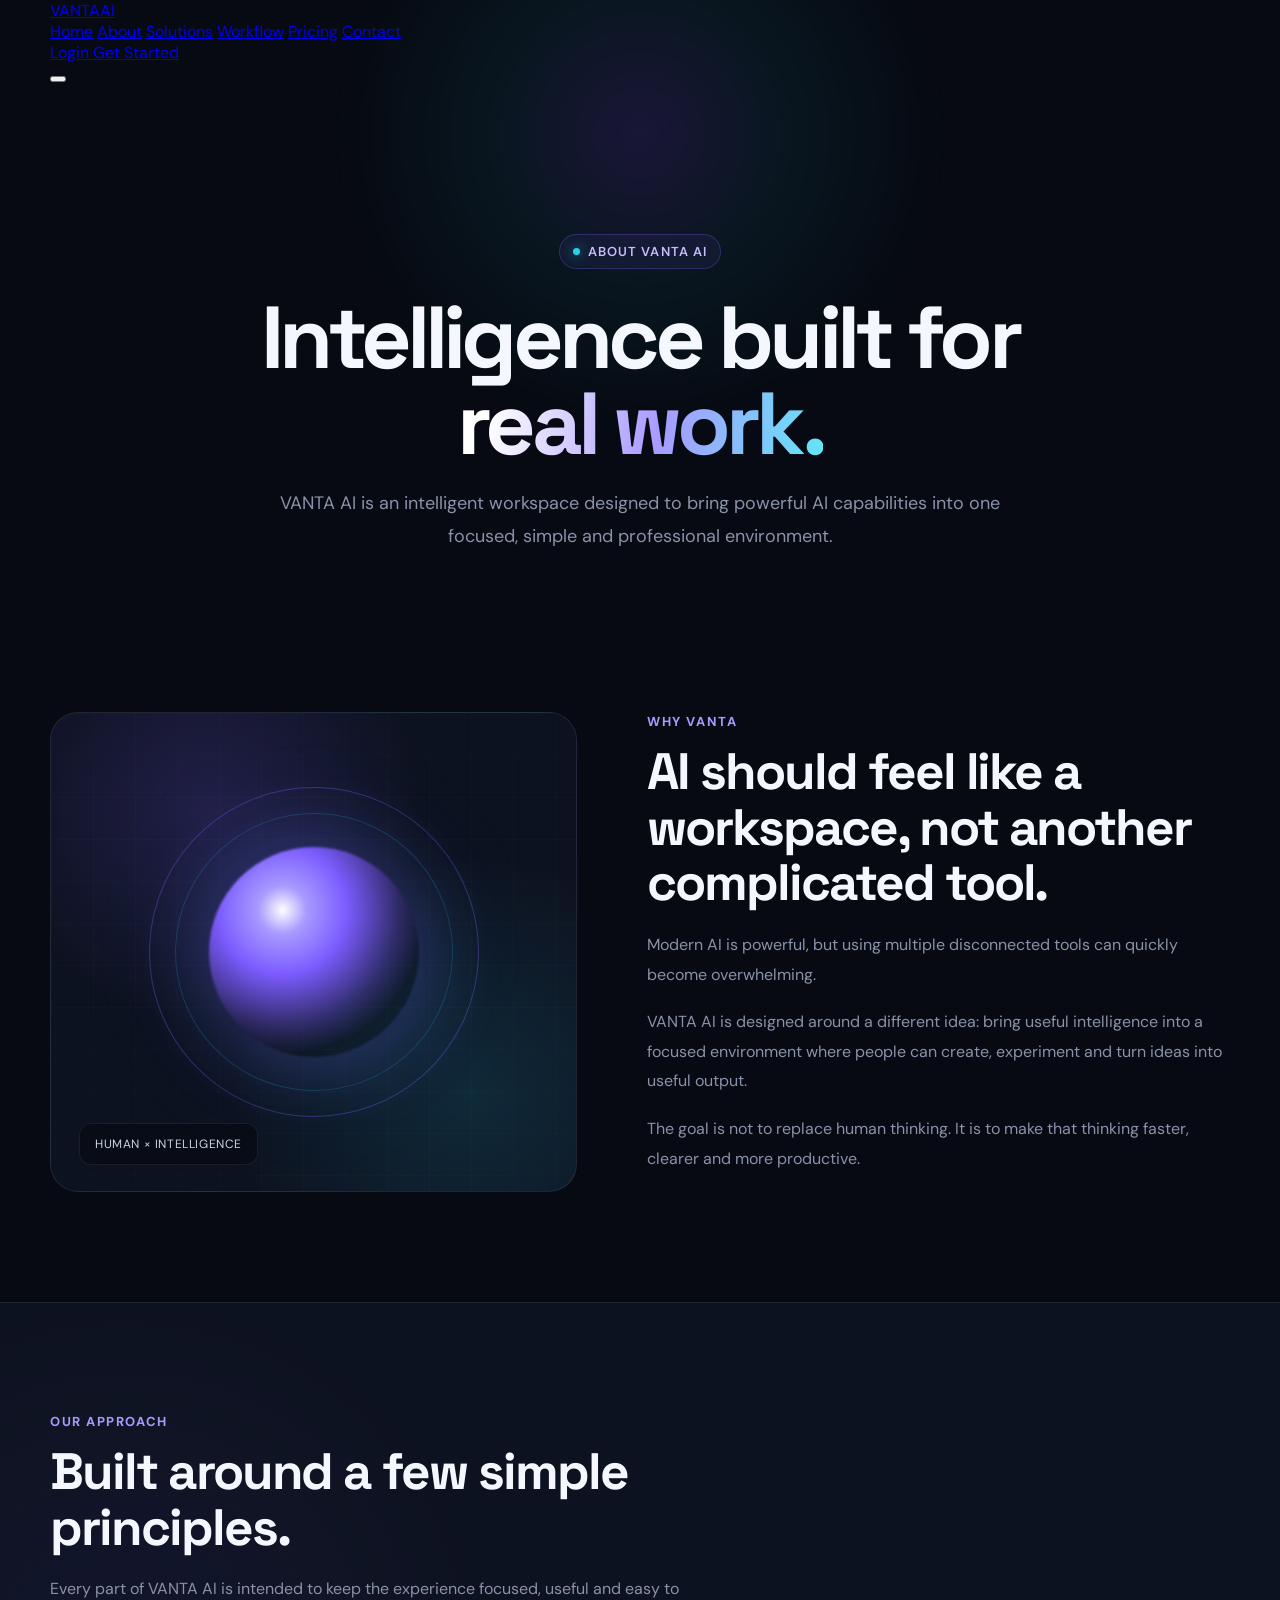
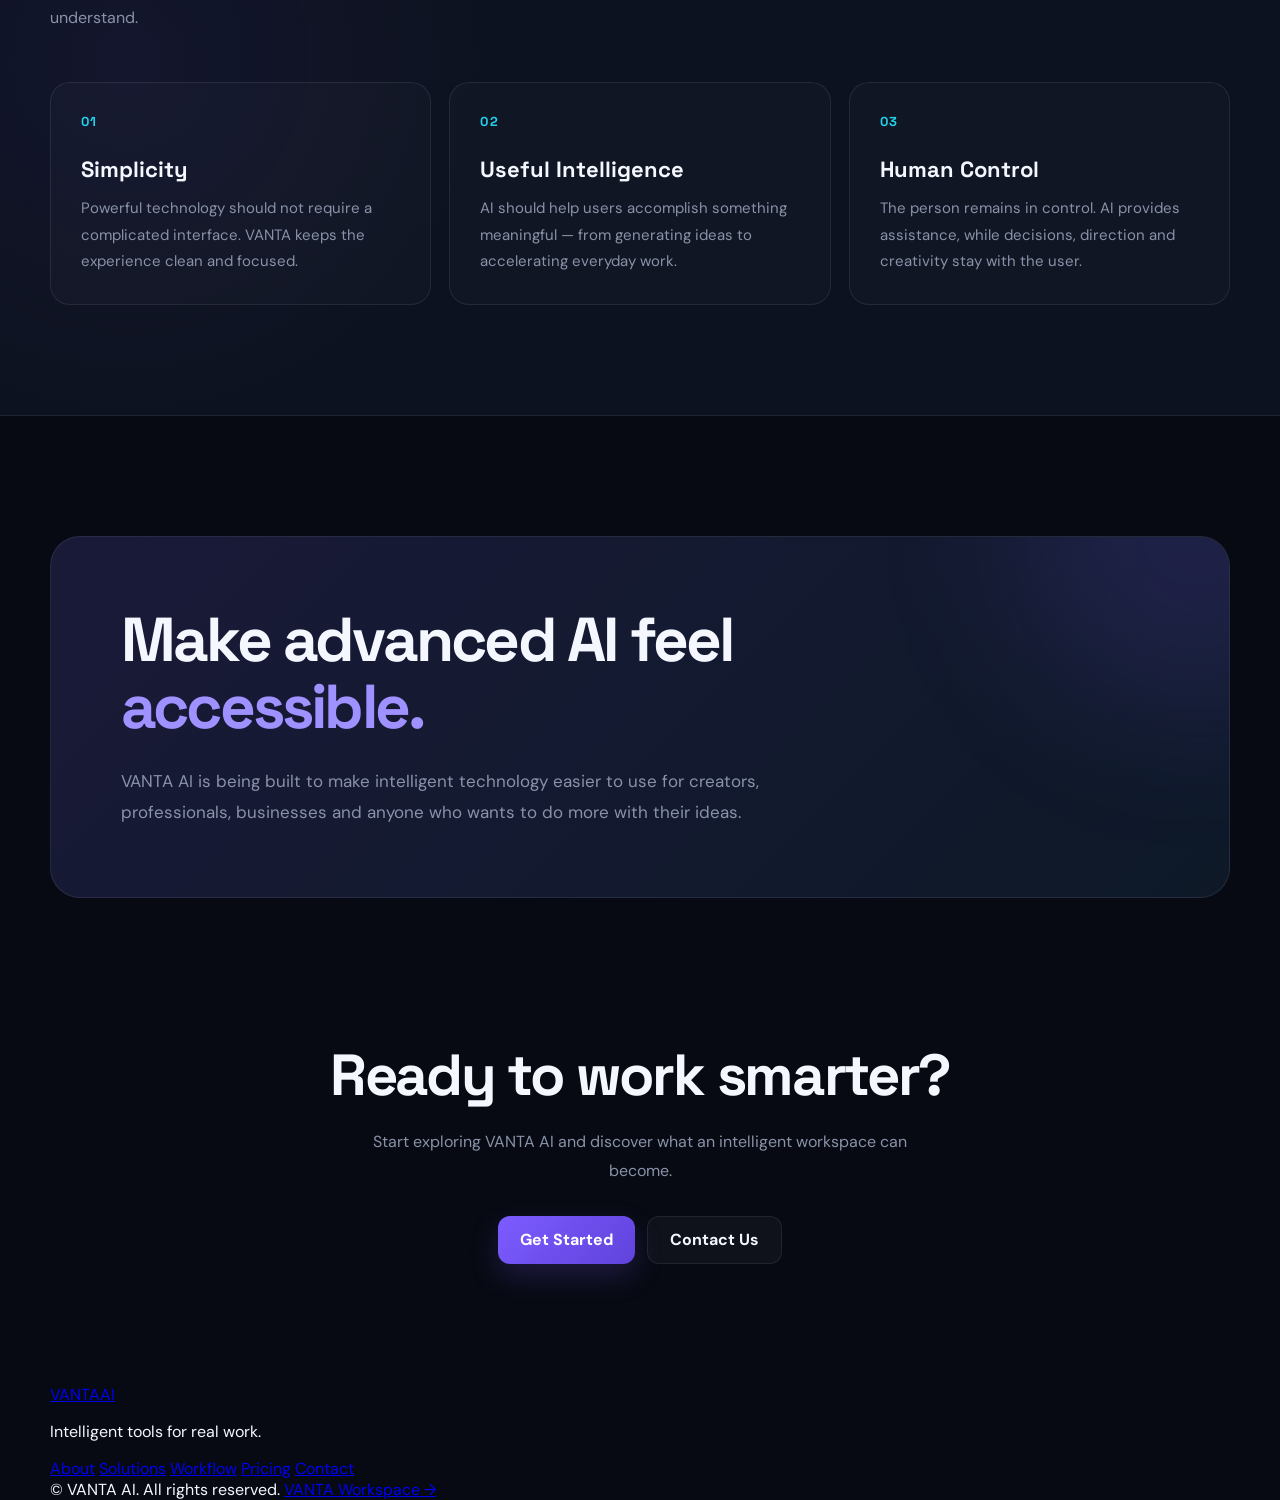
==== about.html @ 1554df6e "Add files via upload" ====
<!DOCTYPE html>
<html lang="en">
<head>
  <meta charset="UTF-8" />
  <meta name="viewport" content="width=device-width, initial-scale=1.0" />

  <title>About — VANTA AI</title>
  <meta
    name="description"
    content="Learn about VANTA AI — an intelligent workspace designed to help people create, think and automate with AI."
  />

  <link rel="preconnect" href="https://fonts.googleapis.com" />
  <link rel="preconnect" href="https://fonts.gstatic.com" crossorigin />

  <link
    href="https://fonts.googleapis.com/css2?family=DM+Sans:wght@400;500;600;700&family=Space+Grotesk:wght@400;500;600;700&display=swap"
    rel="stylesheet"
  />

  <link rel="stylesheet" href="css/style.css" />

  <style>
    /* =========================================================
       VANTA AI — ABOUT PAGE
       ========================================================= */

    :root {
      --v-bg: #070a12;
      --v-surface: #0d1220;
      --v-surface-2: #111827;
      --v-primary: #7c5cff;
      --v-cyan: #22d3ee;
      --v-text: #f5f7ff;
      --v-muted: #8992a8;
      --v-border: rgba(255, 255, 255, 0.08);
    }

    * {
      box-sizing: border-box;
    }

    body {
      margin: 0;
      background: var(--v-bg);
      color: var(--v-text);
      font-family: "DM Sans", sans-serif;
    }

    .about-page {
      min-height: 100vh;
      overflow: hidden;
    }

    .about-container {
      width: min(1180px, calc(100% - 40px));
      margin: 0 auto;
    }

    /* HERO */

    .about-hero {
      position: relative;
      padding: 150px 0 110px;
    }

    .about-hero::before {
      content: "";
      position: absolute;
      width: 620px;
      height: 620px;
      top: -260px;
      left: 50%;
      transform: translateX(-50%);
      background:
        radial-gradient(
          circle,
          rgba(124, 92, 255, 0.16) 0%,
          rgba(34, 211, 238, 0.06) 35%,
          transparent 70%
        );
      pointer-events: none;
      filter: blur(10px);
    }

    .about-hero-inner {
      position: relative;
      max-width: 900px;
      margin: 0 auto;
      text-align: center;
    }

    .about-eyebrow {
      display: inline-flex;
      align-items: center;
      gap: 8px;
      padding: 8px 13px;
      border: 1px solid rgba(124, 92, 255, 0.28);
      border-radius: 999px;
      background: rgba(124, 92, 255, 0.07);
      color: #c7bdff;
      font-size: 13px;
      font-weight: 600;
      letter-spacing: 0.08em;
      text-transform: uppercase;
    }

    .about-eyebrow::before {
      content: "";
      width: 7px;
      height: 7px;
      border-radius: 50%;
      background: var(--v-cyan);
      box-shadow: 0 0 14px rgba(34, 211, 238, 0.8);
    }

    .about-title {
      margin: 26px 0 20px;
      font-family: "Space Grotesk", sans-serif;
      font-size: clamp(48px, 7vw, 88px);
      line-height: 0.98;
      letter-spacing: -0.055em;
    }

    .about-title span {
      background: linear-gradient(
        100deg,
        #ffffff 10%,
        #a99aff 55%,
        #62e7f7 100%
      );
      -webkit-background-clip: text;
      background-clip: text;
      color: transparent;
    }

    .about-lead {
      max-width: 720px;
      margin: 0 auto;
      color: var(--v-muted);
      font-size: 18px;
      line-height: 1.8;
    }

    /* INTRO */

    .about-intro {
      padding: 50px 0 110px;
    }

    .intro-grid {
      display: grid;
      grid-template-columns: 0.95fr 1.05fr;
      gap: 70px;
      align-items: center;
    }

    .intro-visual {
      position: relative;
      min-height: 480px;
      border: 1px solid var(--v-border);
      border-radius: 28px;
      overflow: hidden;
      background:
        radial-gradient(
          circle at 30% 20%,
          rgba(124, 92, 255, 0.18),
          transparent 40%
        ),
        radial-gradient(
          circle at 80% 80%,
          rgba(34, 211, 238, 0.12),
          transparent 42%
        ),
        var(--v-surface);
    }

    .visual-grid {
      position: absolute;
      inset: 0;
      opacity: 0.4;
      background-image:
        linear-gradient(
          rgba(255, 255, 255, 0.035) 1px,
          transparent 1px
        ),
        linear-gradient(
          90deg,
          rgba(255, 255, 255, 0.035) 1px,
          transparent 1px
        );
      background-size: 42px 42px;
    }

    .visual-orb {
      position: absolute;
      width: 210px;
      height: 210px;
      top: 50%;
      left: 50%;
      transform: translate(-50%, -50%);
      border-radius: 50%;
      background:
        radial-gradient(
          circle at 35% 30%,
          #ffffff 0%,
          #a89aff 12%,
          #7c5cff 32%,
          rgba(124, 92, 255, 0.3) 58%,
          transparent 72%
        );
      filter: blur(1px);
      box-shadow:
        0 0 80px rgba(124, 92, 255, 0.35),
        0 0 140px rgba(34, 211, 238, 0.12);
    }

    .visual-ring {
      position: absolute;
      top: 50%;
      left: 50%;
      width: 330px;
      height: 330px;
      transform: translate(-50%, -50%) rotate(-20deg);
      border: 1px solid rgba(124, 92, 255, 0.35);
      border-radius: 50%;
    }

    .visual-ring::before {
      content: "";
      position: absolute;
      inset: 25px;
      border: 1px solid rgba(34, 211, 238, 0.18);
      border-radius: 50%;
    }

    .visual-label {
      position: absolute;
      left: 28px;
      bottom: 26px;
      padding: 12px 15px;
      border: 1px solid var(--v-border);
      border-radius: 12px;
      background: rgba(7, 10, 18, 0.72);
      backdrop-filter: blur(14px);
      color: #cbd3e6;
      font-size: 12px;
      letter-spacing: 0.05em;
      text-transform: uppercase;
    }

    .intro-copy .section-kicker,
    .values-heading .section-kicker {
      color: #a99aff;
      font-size: 13px;
      font-weight: 700;
      letter-spacing: 0.12em;
      text-transform: uppercase;
    }

    .intro-copy h2,
    .values-heading h2 {
      margin: 14px 0 20px;
      font-family: "Space Grotesk", sans-serif;
      font-size: clamp(34px, 4vw, 54px);
      line-height: 1.08;
      letter-spacing: -0.04em;
    }

    .intro-copy p {
      margin: 0 0 18px;
      color: var(--v-muted);
      font-size: 16px;
      line-height: 1.85;
    }

    /* PRINCIPLES */

    .principles {
      padding: 110px 0;
      border-top: 1px solid var(--v-border);
      border-bottom: 1px solid var(--v-border);
      background:
        radial-gradient(
          circle at 10% 50%,
          rgba(124, 92, 255, 0.06),
          transparent 30%
        ),
        var(--v-surface);
    }

    .values-heading {
      max-width: 720px;
      margin-bottom: 50px;
    }

    .values-heading p {
      margin: 0;
      color: var(--v-muted);
      line-height: 1.8;
    }

    .principles-grid {
      display: grid;
      grid-template-columns: repeat(3, 1fr);
      gap: 18px;
    }

    .principle-card {
      padding: 30px;
      border: 1px solid var(--v-border);
      border-radius: 20px;
      background: rgba(255, 255, 255, 0.018);
      transition:
        transform 0.25s ease,
        border-color 0.25s ease,
        background 0.25s ease;
    }

    .principle-card:hover {
      transform: translateY(-6px);
      border-color: rgba(124, 92, 255, 0.35);
      background: rgba(124, 92, 255, 0.045);
    }

    .principle-number {
      color: var(--v-cyan);
      font-family: "Space Grotesk", sans-serif;
      font-size: 13px;
      font-weight: 700;
      letter-spacing: 0.1em;
    }

    .principle-card h3 {
      margin: 25px 0 12px;
      font-family: "Space Grotesk", sans-serif;
      font-size: 22px;
    }

    .principle-card p {
      margin: 0;
      color: var(--v-muted);
      line-height: 1.75;
      font-size: 15px;
    }

    /* MISSION */

    .mission {
      padding: 120px 0;
    }

    .mission-box {
      position: relative;
      padding: 70px;
      border: 1px solid var(--v-border);
      border-radius: 30px;
      overflow: hidden;
      background:
        linear-gradient(
          135deg,
          rgba(124, 92, 255, 0.11),
          rgba(34, 211, 238, 0.035)
        ),
        var(--v-surface);
    }

    .mission-box::after {
      content: "";
      position: absolute;
      width: 360px;
      height: 360px;
      right: -150px;
      top: -180px;
      border-radius: 50%;
      background: rgba(124, 92, 255, 0.13);
      filter: blur(70px);
      pointer-events: none;
    }

    .mission-box h2 {
      position: relative;
      z-index: 1;
      max-width: 850px;
      margin: 0;
      font-family: "Space Grotesk", sans-serif;
      font-size: clamp(34px, 5vw, 62px);
      line-height: 1.08;
      letter-spacing: -0.045em;
    }

    .mission-box h2 span {
      color: #9f91ff;
    }

    .mission-box p {
      position: relative;
      z-index: 1;
      max-width: 700px;
      margin: 25px 0 0;
      color: var(--v-muted);
      font-size: 17px;
      line-height: 1.8;
    }

    /* CTA */

    .about-cta {
      padding: 20px 0 120px;
    }

    .cta-inner {
      text-align: center;
      max-width: 760px;
      margin: 0 auto;
    }

    .cta-inner h2 {
      margin: 0 0 16px;
      font-family: "Space Grotesk", sans-serif;
      font-size: clamp(34px, 5vw, 58px);
      letter-spacing: -0.04em;
    }

    .cta-inner p {
      margin: 0 auto 30px;
      max-width: 600px;
      color: var(--v-muted);
      line-height: 1.8;
    }

    .about-actions {
      display: flex;
      justify-content: center;
      gap: 12px;
      flex-wrap: wrap;
    }

    .about-btn {
      display: inline-flex;
      align-items: center;
      justify-content: center;
      min-height: 48px;
      padding: 0 22px;
      border-radius: 12px;
      text-decoration: none;
      font-weight: 700;
      transition:
        transform 0.2s ease,
        opacity 0.2s ease;
    }

    .about-btn:hover {
      transform: translateY(-2px);
    }

    .about-btn-primary {
      color: #ffffff;
      background: linear-gradient(
        135deg,
        var(--v-primary),
        #6042dc
      );
      box-shadow: 0 12px 30px rgba(124, 92, 255, 0.2);
    }

    .about-btn-secondary {
      color: var(--v-text);
      border: 1px solid var(--v-border);
      background: rgba(255, 255, 255, 0.035);
    }

    /* RESPONSIVE */

    @media (max-width: 900px) {
      .about-hero {
        padding-top: 120px;
      }

      .intro-grid {
        grid-template-columns: 1fr;
        gap: 45px;
      }

      .intro-visual {
        min-height: 400px;
      }

      .principles-grid {
        grid-template-columns: 1fr;
      }

      .mission-box {
        padding: 45px 30px;
      }
    }

    @media (max-width: 600px) {
      .about-container {
        width: min(100% - 28px, 1180px);
      }

      .about-hero {
        padding: 100px 0 80px;
      }

      .about-lead {
        font-size: 16px;
      }

      .about-intro,
      .principles,
      .mission {
        padding: 80px 0;
      }

      .intro-visual {
        min-height: 330px;
      }

      .visual-orb {
        width: 150px;
        height: 150px;
      }

      .visual-ring {
        width: 240px;
        height: 240px;
      }

      .principle-card {
        padding: 24px;
      }

      .mission-box {
        padding: 35px 22px;
      }

      .about-cta {
        padding-bottom: 80px;
      }

      .about-actions {
        flex-direction: column;
      }

      .about-btn {
        width: 100%;
      }
    }
  </style>
</head>

<body>

  <div class="about-page">

    <!-- =======================================================
         HEADER
         ======================================================= -->

    <header class="site-header" id="siteHeader">
      <div class="about-container">

        <a href="index.html" class="logo">
          VANTA<span>AI</span>
        </a>

        <nav class="site-nav" aria-label="Main navigation">
          <a href="index.html">Home</a>
          <a href="about.html" class="active">About</a>
          <a href="solutions.html">Solutions</a>
          <a href="workflow.html">Workflow</a>
          <a href="pricing.html">Pricing</a>
          <a href="contact.html">Contact</a>
        </nav>

        <div class="header-actions">
          <a href="login.html" class="header-login">
            Login
          </a>

          <a href="login.html" class="header-cta">
            Get Started
          </a>
        </div>

        <button
          class="mobile-menu-btn"
          id="mobileMenuBtn"
          type="button"
          aria-label="Open navigation"
          aria-expanded="false"
        >
          <span></span>
          <span></span>
          <span></span>
        </button>

      </div>
    </header>


    <!-- =======================================================
         HERO
         ======================================================= -->

    <main>

      <section class="about-hero">
        <div class="about-container">

          <div class="about-hero-inner">

            <div class="about-eyebrow">
              About VANTA AI
            </div>

            <h1 class="about-title">
              Intelligence built for
              <span>real work.</span>
            </h1>

            <p class="about-lead">
              VANTA AI is an intelligent workspace designed to
              bring powerful AI capabilities into one focused,
              simple and professional environment.
            </p>

          </div>

        </div>
      </section>


      <!-- =====================================================
           INTRO
           ===================================================== -->

      <section class="about-intro">
        <div class="about-container">

          <div class="intro-grid">

            <div class="intro-visual" aria-hidden="true">

              <div class="visual-grid"></div>

              <div class="visual-ring"></div>

              <div class="visual-orb"></div>

              <div class="visual-label">
                Human × Intelligence
              </div>

            </div>

            <div class="intro-copy">

              <div class="section-kicker">
                Why VANTA
              </div>

              <h2>
                AI should feel like a workspace,
                not another complicated tool.
              </h2>

              <p>
                Modern AI is powerful, but using multiple
                disconnected tools can quickly become
                overwhelming.
              </p>

              <p>
                VANTA AI is designed around a different idea:
                bring useful intelligence into a focused
                environment where people can create,
                experiment and turn ideas into useful output.
              </p>

              <p>
                The goal is not to replace human thinking.
                It is to make that thinking faster, clearer
                and more productive.
              </p>

            </div>

          </div>

        </div>
      </section>


      <!-- =====================================================
           PRINCIPLES
           ===================================================== -->

      <section class="principles">
        <div class="about-container">

          <div class="values-heading">

            <div class="section-kicker">
              Our approach
            </div>

            <h2>
              Built around a few simple principles.
            </h2>

            <p>
              Every part of VANTA AI is intended to keep the
              experience focused, useful and easy to understand.
            </p>

          </div>

          <div class="principles-grid">

            <article class="principle-card">

              <div class="principle-number">
                01
              </div>

              <h3>
                Simplicity
              </h3>

              <p>
                Powerful technology should not require a
                complicated interface. VANTA keeps the
                experience clean and focused.
              </p>

            </article>


            <article class="principle-card">

              <div class="principle-number">
                02
              </div>

              <h3>
                Useful Intelligence
              </h3>

              <p>
                AI should help users accomplish something
                meaningful — from generating ideas to
                accelerating everyday work.
              </p>

            </article>


            <article class="principle-card">

              <div class="principle-number">
                03
              </div>

              <h3>
                Human Control
              </h3>

              <p>
                The person remains in control. AI provides
                assistance, while decisions, direction and
                creativity stay with the user.
              </p>

            </article>

          </div>

        </div>
      </section>


      <!-- =====================================================
           MISSION
           ===================================================== -->

      <section class="mission">
        <div class="about-container">

          <div class="mission-box">

            <h2>
              Make advanced AI feel
              <span>accessible.</span>
            </h2>

            <p>
              VANTA AI is being built to make intelligent
              technology easier to use for creators,
              professionals, businesses and anyone who wants
              to do more with their ideas.
            </p>

          </div>

        </div>
      </section>


      <!-- =====================================================
           CTA
           ===================================================== -->

      <section class="about-cta">
        <div class="about-container">

          <div class="cta-inner">

            <h2>
              Ready to work smarter?
            </h2>

            <p>
              Start exploring VANTA AI and discover what an
              intelligent workspace can become.
            </p>

            <div class="about-actions">

              <a
                href="login.html"
                class="about-btn about-btn-primary"
              >
                Get Started
              </a>

              <a
                href="contact.html"
                class="about-btn about-btn-secondary"
              >
                Contact Us
              </a>

            </div>

          </div>

        </div>
      </section>

    </main>


    <!-- =======================================================
         FOOTER
         ======================================================= -->

    <footer class="site-footer">
      <div class="about-container">

        <div class="footer-inner">

          <div>
            <a href="index.html" class="logo">
              VANTA<span>AI</span>
            </a>

            <p>
              Intelligent tools for real work.
            </p>
          </div>

          <div class="footer-links">
            <a href="about.html">About</a>
            <a href="solutions.html">Solutions</a>
            <a href="workflow.html">Workflow</a>
            <a href="pricing.html">Pricing</a>
            <a href="contact.html">Contact</a>
          </div>

        </div>

        <div class="footer-bottom">
          <span>
            © <span id="year"></span> VANTA AI. All rights reserved.
          </span>

          <a href="login.html">
            VANTA Workspace →
          </a>
        </div>

      </div>
    </footer>

  </div>


  <!-- =========================================================
       SCRIPTS
       ========================================================= -->

  <script src="js/main.js"></script>

</body>
</html>
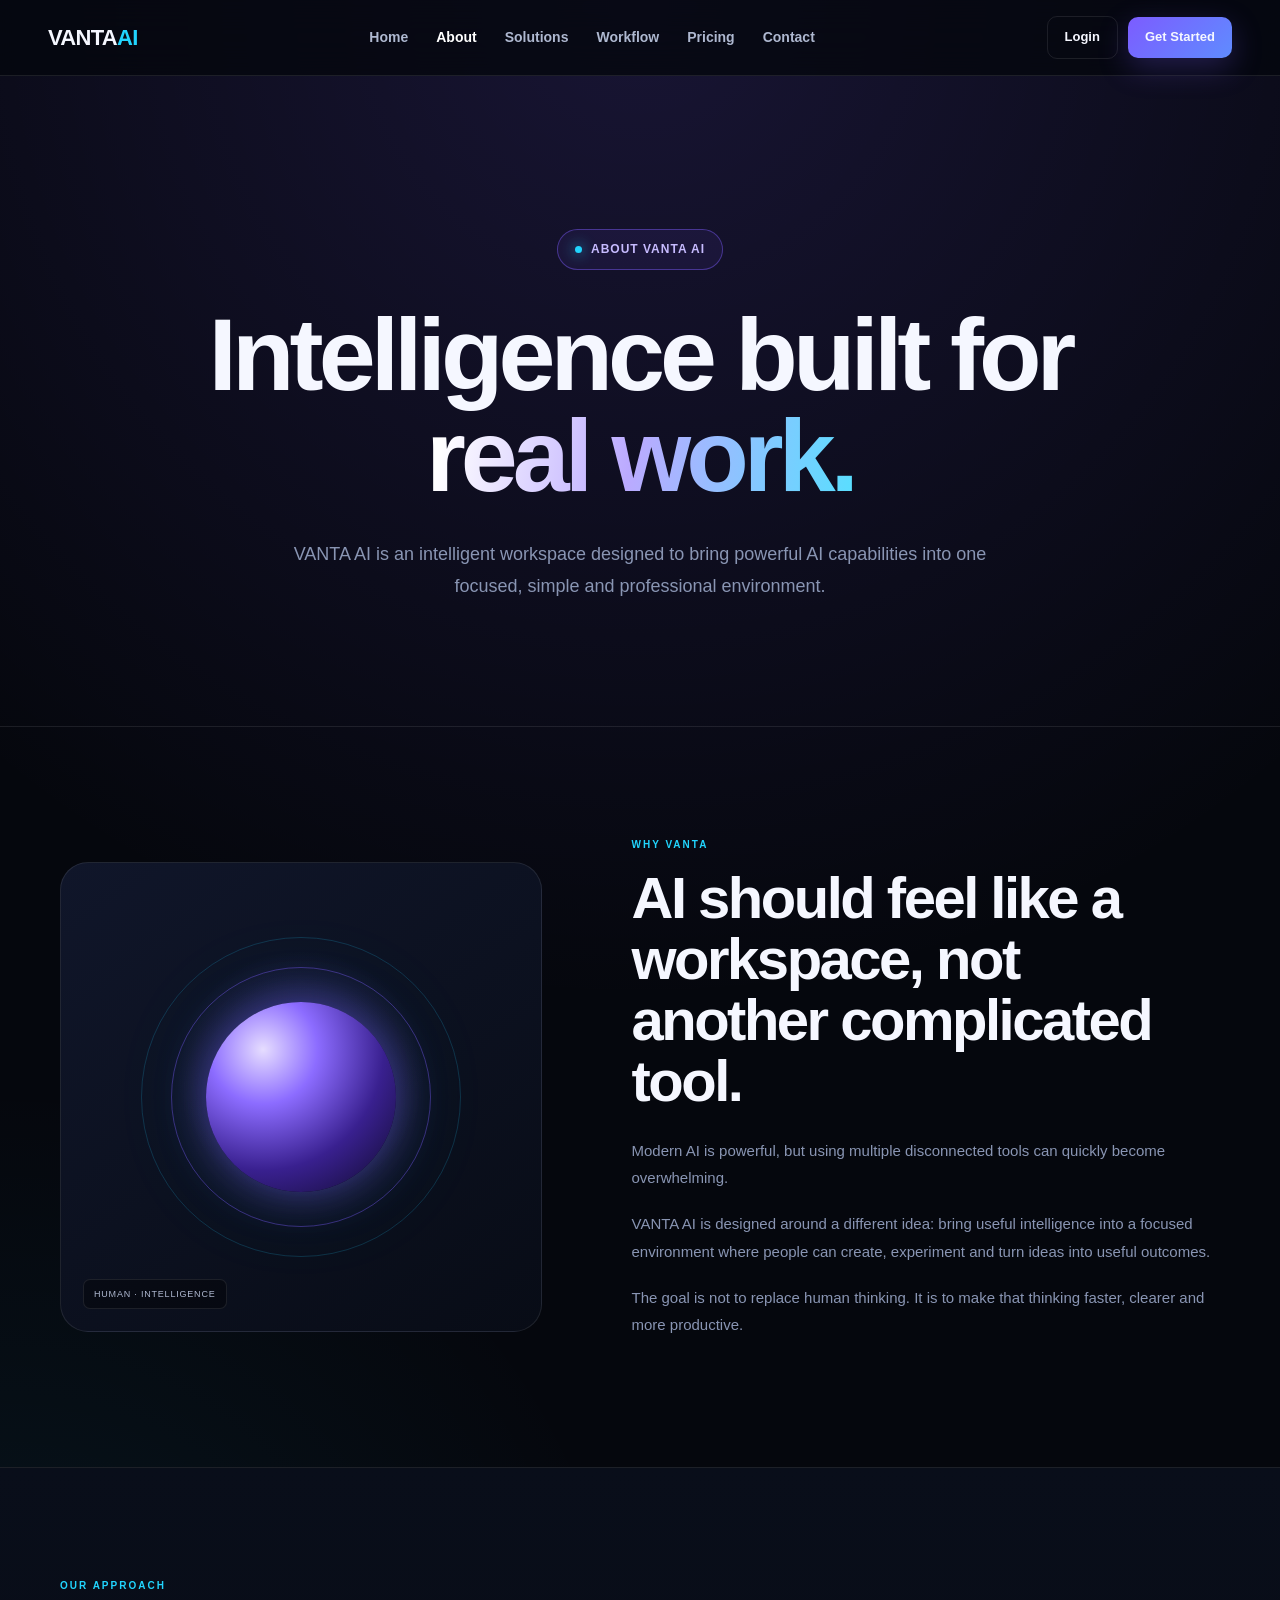
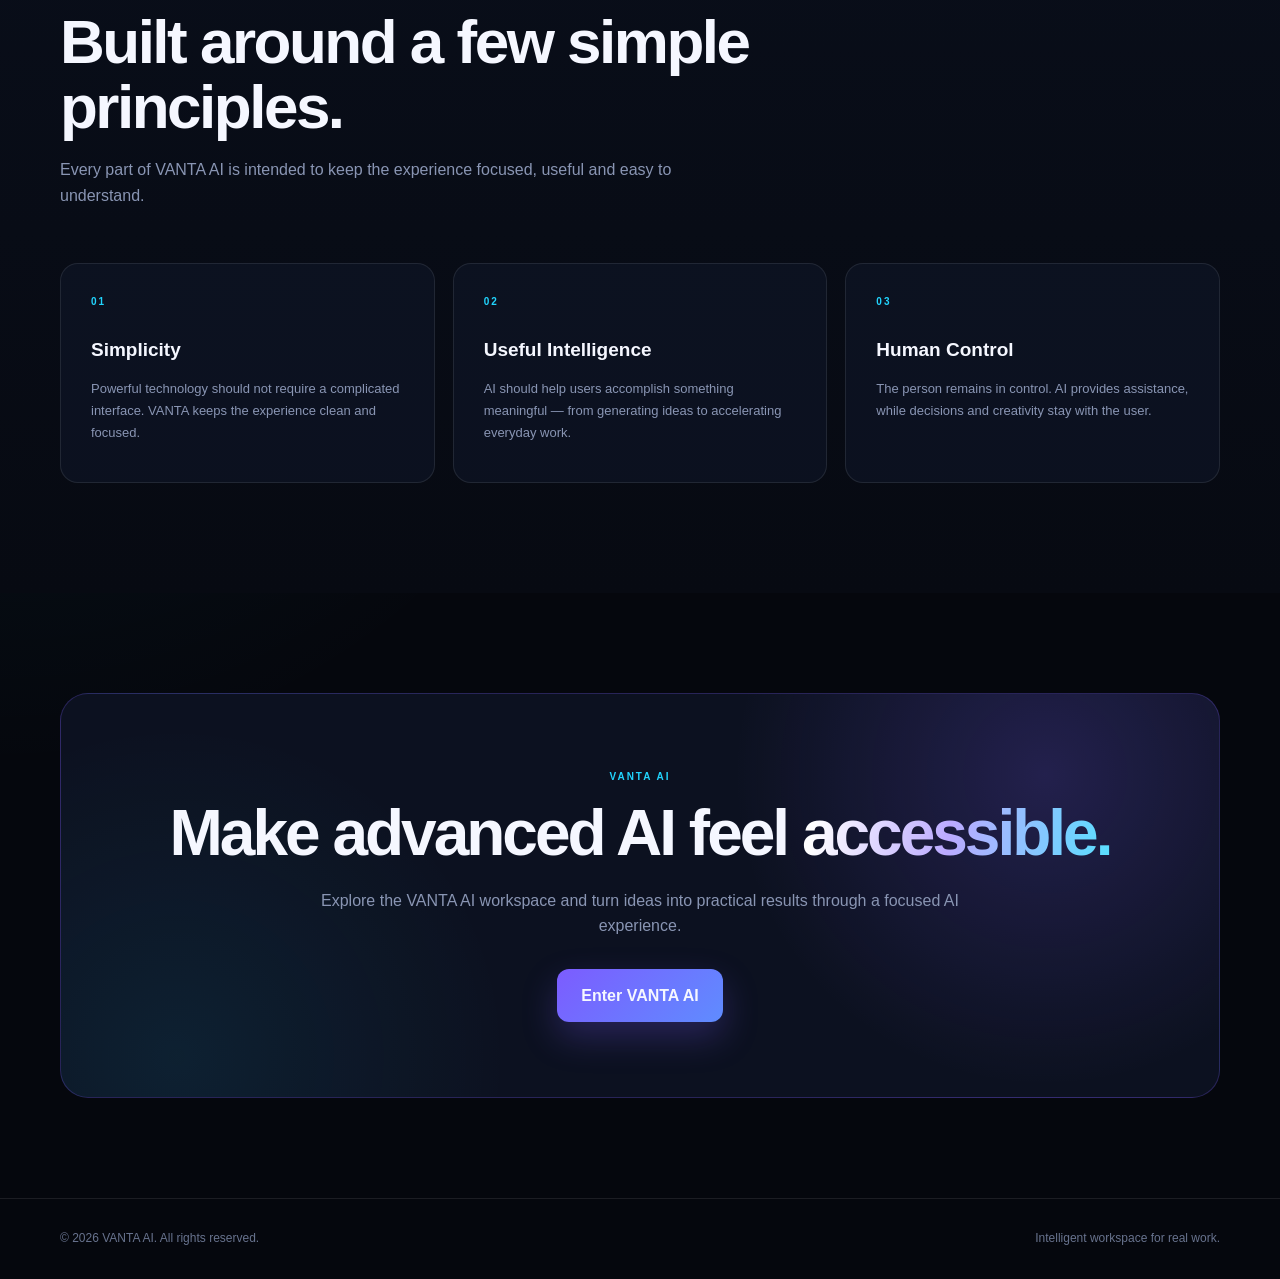
==== commit b1b51d49: "Update about.html" ====
--- a/about.html
+++ b/about.html
@@ -5,547 +5,484 @@
   <meta name="viewport" content="width=device-width, initial-scale=1.0" />
 
   <title>About — VANTA AI</title>
-  <meta
-    name="description"
-    content="Learn about VANTA AI — an intelligent workspace designed to help people create, think and automate with AI."
-  />
-
-  <link rel="preconnect" href="https://fonts.googleapis.com" />
-  <link rel="preconnect" href="https://fonts.gstatic.com" crossorigin />
-
-  <link
-    href="https://fonts.googleapis.com/css2?family=DM+Sans:wght@400;500;600;700&family=Space+Grotesk:wght@400;500;600;700&display=swap"
-    rel="stylesheet"
-  />
-
-  <link rel="stylesheet" href="css/style.css" />
 
   <style>
-    /* =========================================================
-       VANTA AI — ABOUT PAGE
-       ========================================================= */
-
     :root {
-      --v-bg: #070a12;
-      --v-surface: #0d1220;
-      --v-surface-2: #111827;
-      --v-primary: #7c5cff;
-      --v-cyan: #22d3ee;
-      --v-text: #f5f7ff;
-      --v-muted: #8992a8;
-      --v-border: rgba(255, 255, 255, 0.08);
+      --bg: #05070d;
+      --bg-soft: #0b1020;
+      --card: #0d1424;
+      --card-2: #11182b;
+      --text: #f5f7ff;
+      --muted: #8995b3;
+      --line: rgba(255,255,255,.09);
+      --violet: #7c5cff;
+      --cyan: #21d4fd;
+      --blue: #5f8cff;
     }
 
     * {
+      margin: 0;
+      padding: 0;
       box-sizing: border-box;
     }
 
+    html {
+      scroll-behavior: smooth;
+    }
+
     body {
-      margin: 0;
-      background: var(--v-bg);
-      color: var(--v-text);
-      font-family: "DM Sans", sans-serif;
-    }
-
-    .about-page {
-      min-height: 100vh;
-      overflow: hidden;
-    }
-
-    .about-container {
-      width: min(1180px, calc(100% - 40px));
-      margin: 0 auto;
-    }
-
-    /* HERO */
-
-    .about-hero {
-      position: relative;
-      padding: 150px 0 110px;
-    }
-
-    .about-hero::before {
-      content: "";
-      position: absolute;
-      width: 620px;
-      height: 620px;
-      top: -260px;
-      left: 50%;
-      transform: translateX(-50%);
       background:
-        radial-gradient(
-          circle,
-          rgba(124, 92, 255, 0.16) 0%,
-          rgba(34, 211, 238, 0.06) 35%,
-          transparent 70%
-        );
-      pointer-events: none;
-      filter: blur(10px);
-    }
-
-    .about-hero-inner {
-      position: relative;
-      max-width: 900px;
-      margin: 0 auto;
+        radial-gradient(circle at 50% 0%, rgba(124,92,255,.16), transparent 34%),
+        radial-gradient(circle at 0% 60%, rgba(33,212,253,.07), transparent 30%),
+        var(--bg);
+      color: var(--text);
+      font-family: Inter, Arial, sans-serif;
+      line-height: 1.6;
+      overflow-x: hidden;
+    }
+
+    a {
+      color: inherit;
+      text-decoration: none;
+    }
+
+    /* ================= HEADER ================= */
+
+    .header {
+      position: sticky;
+      top: 0;
+      z-index: 100;
+      height: 76px;
+      border-bottom: 1px solid var(--line);
+      background: rgba(5,7,13,.78);
+      backdrop-filter: blur(18px);
+    }
+
+    .nav {
+      max-width: 1240px;
+      height: 100%;
+      margin: auto;
+      padding: 0 28px;
+      display: flex;
+      align-items: center;
+      justify-content: space-between;
+    }
+
+    .logo {
+      font-size: 22px;
+      font-weight: 900;
+      letter-spacing: -.7px;
+    }
+
+    .logo span {
+      color: var(--cyan);
+    }
+
+    .nav-links {
+      display: flex;
+      align-items: center;
+      gap: 28px;
+    }
+
+    .nav-links a {
+      color: #aeb8d0;
+      font-size: 14px;
+      font-weight: 600;
+      transition: .25s;
+    }
+
+    .nav-links a:hover,
+    .nav-links a.active {
+      color: white;
+    }
+
+    .nav-actions {
+      display: flex;
+      gap: 10px;
+      align-items: center;
+    }
+
+    .btn-small {
+      padding: 10px 17px;
+      border-radius: 10px;
+      border: 1px solid var(--line);
+      font-size: 13px;
+      font-weight: 700;
+      transition: .25s;
+    }
+
+    .btn-small:hover {
+      border-color: rgba(124,92,255,.6);
+      transform: translateY(-1px);
+    }
+
+    .btn-primary {
+      background: linear-gradient(135deg, var(--violet), var(--blue));
+      border: none;
+      box-shadow: 0 10px 30px rgba(124,92,255,.25);
+    }
+
+    /* ================= HERO ================= */
+
+    .hero {
+      min-height: 650px;
+      max-width: 1200px;
+      margin: auto;
+      padding: 130px 28px 100px;
       text-align: center;
-    }
-
-    .about-eyebrow {
+      display: flex;
+      flex-direction: column;
+      align-items: center;
+      justify-content: center;
+    }
+
+    .eyebrow {
       display: inline-flex;
       align-items: center;
-      gap: 8px;
-      padding: 8px 13px;
-      border: 1px solid rgba(124, 92, 255, 0.28);
+      gap: 9px;
+      padding: 10px 17px;
       border-radius: 999px;
-      background: rgba(124, 92, 255, 0.07);
-      color: #c7bdff;
-      font-size: 13px;
-      font-weight: 600;
-      letter-spacing: 0.08em;
+      border: 1px solid rgba(124,92,255,.45);
+      background: rgba(124,92,255,.08);
+      color: #c7bbff;
+      font-size: 12px;
+      font-weight: 800;
+      letter-spacing: 1px;
       text-transform: uppercase;
     }
 
-    .about-eyebrow::before {
-      content: "";
+    .dot {
       width: 7px;
       height: 7px;
       border-radius: 50%;
-      background: var(--v-cyan);
-      box-shadow: 0 0 14px rgba(34, 211, 238, 0.8);
-    }
-
-    .about-title {
-      margin: 26px 0 20px;
-      font-family: "Space Grotesk", sans-serif;
-      font-size: clamp(48px, 7vw, 88px);
-      line-height: 0.98;
-      letter-spacing: -0.055em;
-    }
-
-    .about-title span {
+      background: var(--cyan);
+      box-shadow: 0 0 14px var(--cyan);
+    }
+
+    .hero h1 {
+      max-width: 1000px;
+      margin-top: 35px;
+      font-size: clamp(54px, 8vw, 104px);
+      line-height: .98;
+      letter-spacing: -5px;
+      font-weight: 900;
+    }
+
+    .gradient-text {
       background: linear-gradient(
         100deg,
-        #ffffff 10%,
-        #a99aff 55%,
-        #62e7f7 100%
+        #fff 5%,
+        #bbaaff 48%,
+        #58dfff 100%
       );
       -webkit-background-clip: text;
       background-clip: text;
       color: transparent;
     }
 
-    .about-lead {
-      max-width: 720px;
-      margin: 0 auto;
-      color: var(--v-muted);
+    .hero p {
+      max-width: 760px;
+      margin-top: 32px;
+      color: var(--muted);
       font-size: 18px;
       line-height: 1.8;
     }
 
-    /* INTRO */
-
-    .about-intro {
-      padding: 50px 0 110px;
-    }
-
-    .intro-grid {
+    /* ================= MAIN ================= */
+
+    .section {
+      border-top: 1px solid var(--line);
+      padding: 110px 28px;
+    }
+
+    .container {
+      max-width: 1160px;
+      margin: auto;
+    }
+
+    .section-grid {
       display: grid;
-      grid-template-columns: 0.95fr 1.05fr;
-      gap: 70px;
+      grid-template-columns: .9fr 1.1fr;
+      gap: 90px;
       align-items: center;
     }
 
-    .intro-visual {
+    /* ================= VISUAL ================= */
+
+    .visual-card {
+      min-height: 470px;
+      border: 1px solid var(--line);
+      border-radius: 28px;
+      background:
+        radial-gradient(circle at 50% 45%, rgba(124,92,255,.22), transparent 35%),
+        linear-gradient(145deg, #10162a, #080c16);
+      display: flex;
+      align-items: center;
+      justify-content: center;
       position: relative;
-      min-height: 480px;
-      border: 1px solid var(--v-border);
-      border-radius: 28px;
       overflow: hidden;
-      background:
-        radial-gradient(
-          circle at 30% 20%,
-          rgba(124, 92, 255, 0.18),
-          transparent 40%
-        ),
-        radial-gradient(
-          circle at 80% 80%,
-          rgba(34, 211, 238, 0.12),
-          transparent 42%
-        ),
-        var(--v-surface);
-    }
-
-    .visual-grid {
-      position: absolute;
-      inset: 0;
-      opacity: 0.4;
-      background-image:
-        linear-gradient(
-          rgba(255, 255, 255, 0.035) 1px,
-          transparent 1px
-        ),
-        linear-gradient(
-          90deg,
-          rgba(255, 255, 255, 0.035) 1px,
-          transparent 1px
-        );
-      background-size: 42px 42px;
-    }
-
-    .visual-orb {
-      position: absolute;
-      width: 210px;
-      height: 210px;
-      top: 50%;
-      left: 50%;
-      transform: translate(-50%, -50%);
+    }
+
+    .orb {
+      width: 190px;
+      height: 190px;
       border-radius: 50%;
       background:
-        radial-gradient(
-          circle at 35% 30%,
-          #ffffff 0%,
-          #a89aff 12%,
-          #7c5cff 32%,
-          rgba(124, 92, 255, 0.3) 58%,
-          transparent 72%
-        );
-      filter: blur(1px);
+        radial-gradient(circle at 30% 25%, #e6ddff, #8c6cff 28%, #39208f 62%, #0d0926);
       box-shadow:
-        0 0 80px rgba(124, 92, 255, 0.35),
-        0 0 140px rgba(34, 211, 238, 0.12);
-    }
-
-    .visual-ring {
-      position: absolute;
-      top: 50%;
-      left: 50%;
-      width: 330px;
-      height: 330px;
-      transform: translate(-50%, -50%) rotate(-20deg);
-      border: 1px solid rgba(124, 92, 255, 0.35);
-      border-radius: 50%;
-    }
-
-    .visual-ring::before {
+        0 0 45px rgba(124,92,255,.5),
+        0 0 100px rgba(33,212,253,.13);
+      position: relative;
+    }
+
+    .orb::before,
+    .orb::after {
       content: "";
       position: absolute;
-      inset: 25px;
-      border: 1px solid rgba(34, 211, 238, 0.18);
+      inset: -35px;
+      border: 1px solid rgba(124,92,255,.4);
       border-radius: 50%;
+    }
+
+    .orb::after {
+      inset: -65px;
+      border-color: rgba(33,212,253,.18);
     }
 
     .visual-label {
       position: absolute;
-      left: 28px;
-      bottom: 26px;
-      padding: 12px 15px;
-      border: 1px solid var(--v-border);
-      border-radius: 12px;
-      background: rgba(7, 10, 18, 0.72);
-      backdrop-filter: blur(14px);
-      color: #cbd3e6;
-      font-size: 12px;
-      letter-spacing: 0.05em;
+      bottom: 22px;
+      left: 22px;
+      padding: 7px 10px;
+      border-radius: 7px;
+      background: rgba(0,0,0,.35);
+      border: 1px solid var(--line);
+      color: #aeb8d0;
+      font-size: 9px;
+      letter-spacing: .8px;
       text-transform: uppercase;
     }
 
-    .intro-copy .section-kicker,
-    .values-heading .section-kicker {
-      color: #a99aff;
-      font-size: 13px;
-      font-weight: 700;
-      letter-spacing: 0.12em;
+    /* ================= TEXT ================= */
+
+    .section-label {
+      color: var(--cyan);
+      font-size: 10px;
+      font-weight: 900;
+      letter-spacing: 2px;
       text-transform: uppercase;
-    }
-
-    .intro-copy h2,
-    .values-heading h2 {
-      margin: 14px 0 20px;
-      font-family: "Space Grotesk", sans-serif;
-      font-size: clamp(34px, 4vw, 54px);
-      line-height: 1.08;
-      letter-spacing: -0.04em;
-    }
-
-    .intro-copy p {
-      margin: 0 0 18px;
-      color: var(--v-muted);
-      font-size: 16px;
+      margin-bottom: 15px;
+    }
+
+    .content h2 {
+      font-size: clamp(36px, 5vw, 58px);
+      line-height: 1.05;
+      letter-spacing: -2.5px;
+      margin-bottom: 25px;
+    }
+
+    .content p {
+      color: var(--muted);
+      font-size: 15px;
       line-height: 1.85;
-    }
-
-    /* PRINCIPLES */
+      margin-bottom: 18px;
+    }
+
+    /* ================= PRINCIPLES ================= */
 
     .principles {
-      padding: 110px 0;
-      border-top: 1px solid var(--v-border);
-      border-bottom: 1px solid var(--v-border);
-      background:
-        radial-gradient(
-          circle at 10% 50%,
-          rgba(124, 92, 255, 0.06),
-          transparent 30%
-        ),
-        var(--v-surface);
-    }
-
-    .values-heading {
-      max-width: 720px;
-      margin-bottom: 50px;
-    }
-
-    .values-heading p {
-      margin: 0;
-      color: var(--v-muted);
-      line-height: 1.8;
-    }
-
-    .principles-grid {
+      background: linear-gradient(
+        180deg,
+        #090e1a,
+        #070a12
+      );
+    }
+
+    .section-heading {
+      max-width: 700px;
+      margin-bottom: 55px;
+    }
+
+    .section-heading h2 {
+      font-size: clamp(38px, 5vw, 62px);
+      line-height: 1.05;
+      letter-spacing: -2.5px;
+      margin-bottom: 18px;
+    }
+
+    .section-heading p {
+      color: var(--muted);
+      max-width: 620px;
+    }
+
+    .principle-grid {
       display: grid;
       grid-template-columns: repeat(3, 1fr);
       gap: 18px;
     }
 
-    .principle-card {
+    .principle {
       padding: 30px;
-      border: 1px solid var(--v-border);
-      border-radius: 20px;
-      background: rgba(255, 255, 255, 0.018);
-      transition:
-        transform 0.25s ease,
-        border-color 0.25s ease,
-        background 0.25s ease;
-    }
-
-    .principle-card:hover {
-      transform: translateY(-6px);
-      border-color: rgba(124, 92, 255, 0.35);
-      background: rgba(124, 92, 255, 0.045);
-    }
-
-    .principle-number {
-      color: var(--v-cyan);
-      font-family: "Space Grotesk", sans-serif;
+      min-height: 220px;
+      border: 1px solid var(--line);
+      border-radius: 18px;
+      background: rgba(14,20,36,.75);
+      transition: .3s;
+    }
+
+    .principle:hover {
+      transform: translateY(-5px);
+      border-color: rgba(124,92,255,.45);
+      background: #11182a;
+    }
+
+    .number {
+      color: var(--cyan);
+      font-size: 10px;
+      font-weight: 900;
+      letter-spacing: 2px;
+      margin-bottom: 25px;
+    }
+
+    .principle h3 {
+      font-size: 19px;
+      margin-bottom: 12px;
+    }
+
+    .principle p {
+      color: var(--muted);
       font-size: 13px;
-      font-weight: 700;
-      letter-spacing: 0.1em;
-    }
-
-    .principle-card h3 {
-      margin: 25px 0 12px;
-      font-family: "Space Grotesk", sans-serif;
-      font-size: 22px;
-    }
-
-    .principle-card p {
-      margin: 0;
-      color: var(--v-muted);
-      line-height: 1.75;
-      font-size: 15px;
-    }
-
-    /* MISSION */
-
-    .mission {
-      padding: 120px 0;
-    }
-
-    .mission-box {
-      position: relative;
-      padding: 70px;
-      border: 1px solid var(--v-border);
-      border-radius: 30px;
-      overflow: hidden;
+      line-height: 1.7;
+    }
+
+    /* ================= CTA ================= */
+
+    .cta {
+      padding: 100px 28px;
+    }
+
+    .cta-box {
+      max-width: 1160px;
+      margin: auto;
+      padding: 75px 60px;
+      border: 1px solid rgba(124,92,255,.25);
+      border-radius: 28px;
       background:
-        linear-gradient(
-          135deg,
-          rgba(124, 92, 255, 0.11),
-          rgba(34, 211, 238, 0.035)
-        ),
-        var(--v-surface);
-    }
-
-    .mission-box::after {
-      content: "";
-      position: absolute;
-      width: 360px;
-      height: 360px;
-      right: -150px;
-      top: -180px;
-      border-radius: 50%;
-      background: rgba(124, 92, 255, 0.13);
-      filter: blur(70px);
-      pointer-events: none;
-    }
-
-    .mission-box h2 {
-      position: relative;
-      z-index: 1;
-      max-width: 850px;
-      margin: 0;
-      font-family: "Space Grotesk", sans-serif;
-      font-size: clamp(34px, 5vw, 62px);
-      line-height: 1.08;
-      letter-spacing: -0.045em;
-    }
-
-    .mission-box h2 span {
-      color: #9f91ff;
-    }
-
-    .mission-box p {
-      position: relative;
-      z-index: 1;
-      max-width: 700px;
-      margin: 25px 0 0;
-      color: var(--v-muted);
-      font-size: 17px;
-      line-height: 1.8;
-    }
-
-    /* CTA */
-
-    .about-cta {
-      padding: 20px 0 120px;
-    }
-
-    .cta-inner {
+        radial-gradient(circle at 85% 20%, rgba(124,92,255,.2), transparent 30%),
+        radial-gradient(circle at 10% 90%, rgba(33,212,253,.08), transparent 30%),
+        #0c1120;
       text-align: center;
-      max-width: 760px;
-      margin: 0 auto;
-    }
-
-    .cta-inner h2 {
-      margin: 0 0 16px;
-      font-family: "Space Grotesk", sans-serif;
-      font-size: clamp(34px, 5vw, 58px);
-      letter-spacing: -0.04em;
-    }
-
-    .cta-inner p {
-      margin: 0 auto 30px;
-      max-width: 600px;
-      color: var(--v-muted);
-      line-height: 1.8;
-    }
-
-    .about-actions {
+    }
+
+    .cta-box h2 {
+      font-size: clamp(38px, 5vw, 65px);
+      line-height: 1.05;
+      letter-spacing: -3px;
+      margin-bottom: 20px;
+    }
+
+    .cta-box p {
+      max-width: 650px;
+      margin: auto;
+      color: var(--muted);
+    }
+
+    .cta-btn {
+      display: inline-block;
+      margin-top: 30px;
+      padding: 14px 24px;
+      border-radius: 12px;
+      background: linear-gradient(135deg, var(--violet), var(--blue));
+      font-weight: 800;
+      box-shadow: 0 15px 35px rgba(124,92,255,.25);
+      transition: .25s;
+    }
+
+    .cta-btn:hover {
+      transform: translateY(-3px);
+    }
+
+    /* ================= FOOTER ================= */
+
+    footer {
+      border-top: 1px solid var(--line);
+      padding: 30px 28px;
+    }
+
+    .footer-inner {
+      max-width: 1160px;
+      margin: auto;
       display: flex;
-      justify-content: center;
-      gap: 12px;
-      flex-wrap: wrap;
-    }
-
-    .about-btn {
-      display: inline-flex;
-      align-items: center;
-      justify-content: center;
-      min-height: 48px;
-      padding: 0 22px;
-      border-radius: 12px;
-      text-decoration: none;
-      font-weight: 700;
-      transition:
-        transform 0.2s ease,
-        opacity 0.2s ease;
-    }
-
-    .about-btn:hover {
-      transform: translateY(-2px);
-    }
-
-    .about-btn-primary {
-      color: #ffffff;
-      background: linear-gradient(
-        135deg,
-        var(--v-primary),
-        #6042dc
-      );
-      box-shadow: 0 12px 30px rgba(124, 92, 255, 0.2);
-    }
-
-    .about-btn-secondary {
-      color: var(--v-text);
-      border: 1px solid var(--v-border);
-      background: rgba(255, 255, 255, 0.035);
-    }
-
-    /* RESPONSIVE */
-
-    @media (max-width: 900px) {
-      .about-hero {
-        padding-top: 120px;
-      }
-
-      .intro-grid {
+      justify-content: space-between;
+      gap: 20px;
+      color: #68738e;
+      font-size: 12px;
+    }
+
+    /* ================= RESPONSIVE ================= */
+
+    @media (max-width: 850px) {
+
+      .nav-links {
+        display: none;
+      }
+
+      .section-grid {
         grid-template-columns: 1fr;
         gap: 45px;
       }
 
-      .intro-visual {
-        min-height: 400px;
-      }
-
-      .principles-grid {
+      .principle-grid {
         grid-template-columns: 1fr;
       }
 
-      .mission-box {
-        padding: 45px 30px;
-      }
-    }
-
-    @media (max-width: 600px) {
-      .about-container {
-        width: min(100% - 28px, 1180px);
-      }
-
-      .about-hero {
-        padding: 100px 0 80px;
-      }
-
-      .about-lead {
-        font-size: 16px;
-      }
-
-      .about-intro,
-      .principles,
-      .mission {
-        padding: 80px 0;
-      }
-
-      .intro-visual {
-        min-height: 330px;
-      }
-
-      .visual-orb {
-        width: 150px;
-        height: 150px;
-      }
-
-      .visual-ring {
-        width: 240px;
-        height: 240px;
-      }
-
-      .principle-card {
-        padding: 24px;
-      }
-
-      .mission-box {
-        padding: 35px 22px;
-      }
-
-      .about-cta {
-        padding-bottom: 80px;
-      }
-
-      .about-actions {
+      .visual-card {
+        min-height: 360px;
+      }
+
+      .hero h1 {
+        letter-spacing: -3px;
+      }
+
+      .cta-box {
+        padding: 55px 25px;
+      }
+    }
+
+    @media (max-width: 560px) {
+
+      .nav {
+        padding: 0 18px;
+      }
+
+      .nav-actions .login-btn {
+        display: none;
+      }
+
+      .hero {
+        padding: 100px 20px 80px;
+        min-height: 570px;
+      }
+
+      .hero h1 {
+        font-size: 48px;
+      }
+
+      .hero p {
+        font-size: 15px;
+      }
+
+      .section {
+        padding: 75px 20px;
+      }
+
+      .content h2,
+      .section-heading h2 {
+        font-size: 40px;
+      }
+
+      .footer-inner {
         flex-direction: column;
-      }
-
-      .about-btn {
-        width: 100%;
       }
     }
   </style>
@@ -553,356 +490,235 @@
 
 <body>
 
-  <div class="about-page">
-
-    <!-- =======================================================
-         HEADER
-         ======================================================= -->
-
-    <header class="site-header" id="siteHeader">
-      <div class="about-container">
-
-        <a href="index.html" class="logo">
-          VANTA<span>AI</span>
+  <!-- HEADER -->
+  <header class="header">
+    <nav class="nav">
+
+      <a href="index.html" class="logo">
+        VANTA<span>AI</span>
+      </a>
+
+      <div class="nav-links">
+        <a href="index.html">Home</a>
+        <a href="about.html" class="active">About</a>
+        <a href="solutions.html">Solutions</a>
+        <a href="workflow.html">Workflow</a>
+        <a href="pricing.html">Pricing</a>
+        <a href="contact.html">Contact</a>
+      </div>
+
+      <div class="nav-actions">
+        <a href="login.html" class="btn-small login-btn">
+          Login
         </a>
 
-        <nav class="site-nav" aria-label="Main navigation">
-          <a href="index.html">Home</a>
-          <a href="about.html" class="active">About</a>
-          <a href="solutions.html">Solutions</a>
-          <a href="workflow.html">Workflow</a>
-          <a href="pricing.html">Pricing</a>
-          <a href="contact.html">Contact</a>
-        </nav>
-
-        <div class="header-actions">
-          <a href="login.html" class="header-login">
-            Login
-          </a>
-
-          <a href="login.html" class="header-cta">
-            Get Started
-          </a>
+        <a href="login.html" class="btn-small btn-primary">
+          Get Started
+        </a>
+      </div>
+
+    </nav>
+  </header>
+
+
+  <!-- HERO -->
+  <main>
+
+    <section class="hero">
+
+      <div class="eyebrow">
+        <span class="dot"></span>
+        About VANTA AI
+      </div>
+
+      <h1>
+        Intelligence built for
+        <span class="gradient-text">
+          real work.
+        </span>
+      </h1>
+
+      <p>
+        VANTA AI is an intelligent workspace designed to bring
+        powerful AI capabilities into one focused, simple and
+        professional environment.
+      </p>
+
+    </section>
+
+
+    <!-- WHY VANTA -->
+    <section class="section">
+
+      <div class="container section-grid">
+
+        <div class="visual-card">
+          <div class="orb"></div>
+
+          <div class="visual-label">
+            Human · Intelligence
+          </div>
         </div>
 
-        <button
-          class="mobile-menu-btn"
-          id="mobileMenuBtn"
-          type="button"
-          aria-label="Open navigation"
-          aria-expanded="false"
-        >
-          <span></span>
-          <span></span>
-          <span></span>
-        </button>
+
+        <div class="content">
+
+          <div class="section-label">
+            Why VANTA
+          </div>
+
+          <h2>
+            AI should feel like a workspace,
+            not another complicated tool.
+          </h2>
+
+          <p>
+            Modern AI is powerful, but using multiple disconnected
+            tools can quickly become overwhelming.
+          </p>
+
+          <p>
+            VANTA AI is designed around a different idea:
+            bring useful intelligence into a focused environment
+            where people can create, experiment and turn ideas
+            into useful outcomes.
+          </p>
+
+          <p>
+            The goal is not to replace human thinking.
+            It is to make that thinking faster, clearer and
+            more productive.
+          </p>
+
+        </div>
 
       </div>
-    </header>
-
-
-    <!-- =======================================================
-         HERO
-         ======================================================= -->
-
-    <main>
-
-      <section class="about-hero">
-        <div class="about-container">
-
-          <div class="about-hero-inner">
-
-            <div class="about-eyebrow">
-              About VANTA AI
-            </div>
-
-            <h1 class="about-title">
-              Intelligence built for
-              <span>real work.</span>
-            </h1>
-
-            <p class="about-lead">
-              VANTA AI is an intelligent workspace designed to
-              bring powerful AI capabilities into one focused,
-              simple and professional environment.
+
+    </section>
+
+
+    <!-- PRINCIPLES -->
+    <section class="section principles">
+
+      <div class="container">
+
+        <div class="section-heading">
+
+          <div class="section-label">
+            Our Approach
+          </div>
+
+          <h2>
+            Built around a few simple principles.
+          </h2>
+
+          <p>
+            Every part of VANTA AI is intended to keep the
+            experience focused, useful and easy to understand.
+          </p>
+
+        </div>
+
+
+        <div class="principle-grid">
+
+          <article class="principle">
+
+            <div class="number">01</div>
+
+            <h3>Simplicity</h3>
+
+            <p>
+              Powerful technology should not require a
+              complicated interface. VANTA keeps the experience
+              clean and focused.
             </p>
 
-          </div>
+          </article>
+
+
+          <article class="principle">
+
+            <div class="number">02</div>
+
+            <h3>Useful Intelligence</h3>
+
+            <p>
+              AI should help users accomplish something meaningful —
+              from generating ideas to accelerating everyday work.
+            </p>
+
+          </article>
+
+
+          <article class="principle">
+
+            <div class="number">03</div>
+
+            <h3>Human Control</h3>
+
+            <p>
+              The person remains in control. AI provides assistance,
+              while decisions and creativity stay with the user.
+            </p>
+
+          </article>
 
         </div>
-      </section>
-
-
-      <!-- =====================================================
-           INTRO
-           ===================================================== -->
-
-      <section class="about-intro">
-        <div class="about-container">
-
-          <div class="intro-grid">
-
-            <div class="intro-visual" aria-hidden="true">
-
-              <div class="visual-grid"></div>
-
-              <div class="visual-ring"></div>
-
-              <div class="visual-orb"></div>
-
-              <div class="visual-label">
-                Human × Intelligence
-              </div>
-
-            </div>
-
-            <div class="intro-copy">
-
-              <div class="section-kicker">
-                Why VANTA
-              </div>
-
-              <h2>
-                AI should feel like a workspace,
-                not another complicated tool.
-              </h2>
-
-              <p>
-                Modern AI is powerful, but using multiple
-                disconnected tools can quickly become
-                overwhelming.
-              </p>
-
-              <p>
-                VANTA AI is designed around a different idea:
-                bring useful intelligence into a focused
-                environment where people can create,
-                experiment and turn ideas into useful output.
-              </p>
-
-              <p>
-                The goal is not to replace human thinking.
-                It is to make that thinking faster, clearer
-                and more productive.
-              </p>
-
-            </div>
-
-          </div>
-
+
+      </div>
+
+    </section>
+
+
+    <!-- CTA -->
+    <section class="cta">
+
+      <div class="cta-box">
+
+        <div class="section-label">
+          VANTA AI
         </div>
-      </section>
-
-
-      <!-- =====================================================
-           PRINCIPLES
-           ===================================================== -->
-
-      <section class="principles">
-        <div class="about-container">
-
-          <div class="values-heading">
-
-            <div class="section-kicker">
-              Our approach
-            </div>
-
-            <h2>
-              Built around a few simple principles.
-            </h2>
-
-            <p>
-              Every part of VANTA AI is intended to keep the
-              experience focused, useful and easy to understand.
-            </p>
-
-          </div>
-
-          <div class="principles-grid">
-
-            <article class="principle-card">
-
-              <div class="principle-number">
-                01
-              </div>
-
-              <h3>
-                Simplicity
-              </h3>
-
-              <p>
-                Powerful technology should not require a
-                complicated interface. VANTA keeps the
-                experience clean and focused.
-              </p>
-
-            </article>
-
-
-            <article class="principle-card">
-
-              <div class="principle-number">
-                02
-              </div>
-
-              <h3>
-                Useful Intelligence
-              </h3>
-
-              <p>
-                AI should help users accomplish something
-                meaningful — from generating ideas to
-                accelerating everyday work.
-              </p>
-
-            </article>
-
-
-            <article class="principle-card">
-
-              <div class="principle-number">
-                03
-              </div>
-
-              <h3>
-                Human Control
-              </h3>
-
-              <p>
-                The person remains in control. AI provides
-                assistance, while decisions, direction and
-                creativity stay with the user.
-              </p>
-
-            </article>
-
-          </div>
-
-        </div>
-      </section>
-
-
-      <!-- =====================================================
-           MISSION
-           ===================================================== -->
-
-      <section class="mission">
-        <div class="about-container">
-
-          <div class="mission-box">
-
-            <h2>
-              Make advanced AI feel
-              <span>accessible.</span>
-            </h2>
-
-            <p>
-              VANTA AI is being built to make intelligent
-              technology easier to use for creators,
-              professionals, businesses and anyone who wants
-              to do more with their ideas.
-            </p>
-
-          </div>
-
-        </div>
-      </section>
-
-
-      <!-- =====================================================
-           CTA
-           ===================================================== -->
-
-      <section class="about-cta">
-        <div class="about-container">
-
-          <div class="cta-inner">
-
-            <h2>
-              Ready to work smarter?
-            </h2>
-
-            <p>
-              Start exploring VANTA AI and discover what an
-              intelligent workspace can become.
-            </p>
-
-            <div class="about-actions">
-
-              <a
-                href="login.html"
-                class="about-btn about-btn-primary"
-              >
-                Get Started
-              </a>
-
-              <a
-                href="contact.html"
-                class="about-btn about-btn-secondary"
-              >
-                Contact Us
-              </a>
-
-            </div>
-
-          </div>
-
-        </div>
-      </section>
-
-    </main>
-
-
-    <!-- =======================================================
-         FOOTER
-         ======================================================= -->
-
-    <footer class="site-footer">
-      <div class="about-container">
-
-        <div class="footer-inner">
-
-          <div>
-            <a href="index.html" class="logo">
-              VANTA<span>AI</span>
-            </a>
-
-            <p>
-              Intelligent tools for real work.
-            </p>
-          </div>
-
-          <div class="footer-links">
-            <a href="about.html">About</a>
-            <a href="solutions.html">Solutions</a>
-            <a href="workflow.html">Workflow</a>
-            <a href="pricing.html">Pricing</a>
-            <a href="contact.html">Contact</a>
-          </div>
-
-        </div>
-
-        <div class="footer-bottom">
-          <span>
-            © <span id="year"></span> VANTA AI. All rights reserved.
+
+        <h2>
+          Make advanced AI feel
+          <span class="gradient-text">
+            accessible.
           </span>
-
-          <a href="login.html">
-            VANTA Workspace →
-          </a>
-        </div>
+        </h2>
+
+        <p>
+          Explore the VANTA AI workspace and turn ideas into
+          practical results through a focused AI experience.
+        </p>
+
+        <a href="login.html" class="cta-btn">
+          Enter VANTA AI
+        </a>
 
       </div>
-    </footer>
-
-  </div>
-
-
-  <!-- =========================================================
-       SCRIPTS
-       ========================================================= -->
-
-  <script src="js/main.js"></script>
+
+    </section>
+
+  </main>
+
+
+  <!-- FOOTER -->
+  <footer>
+
+    <div class="footer-inner">
+
+      <div>
+        © 2026 VANTA AI. All rights reserved.
+      </div>
+
+      <div>
+        Intelligent workspace for real work.
+      </div>
+
+    </div>
+
+  </footer>
 
 </body>
-</html>+</html>
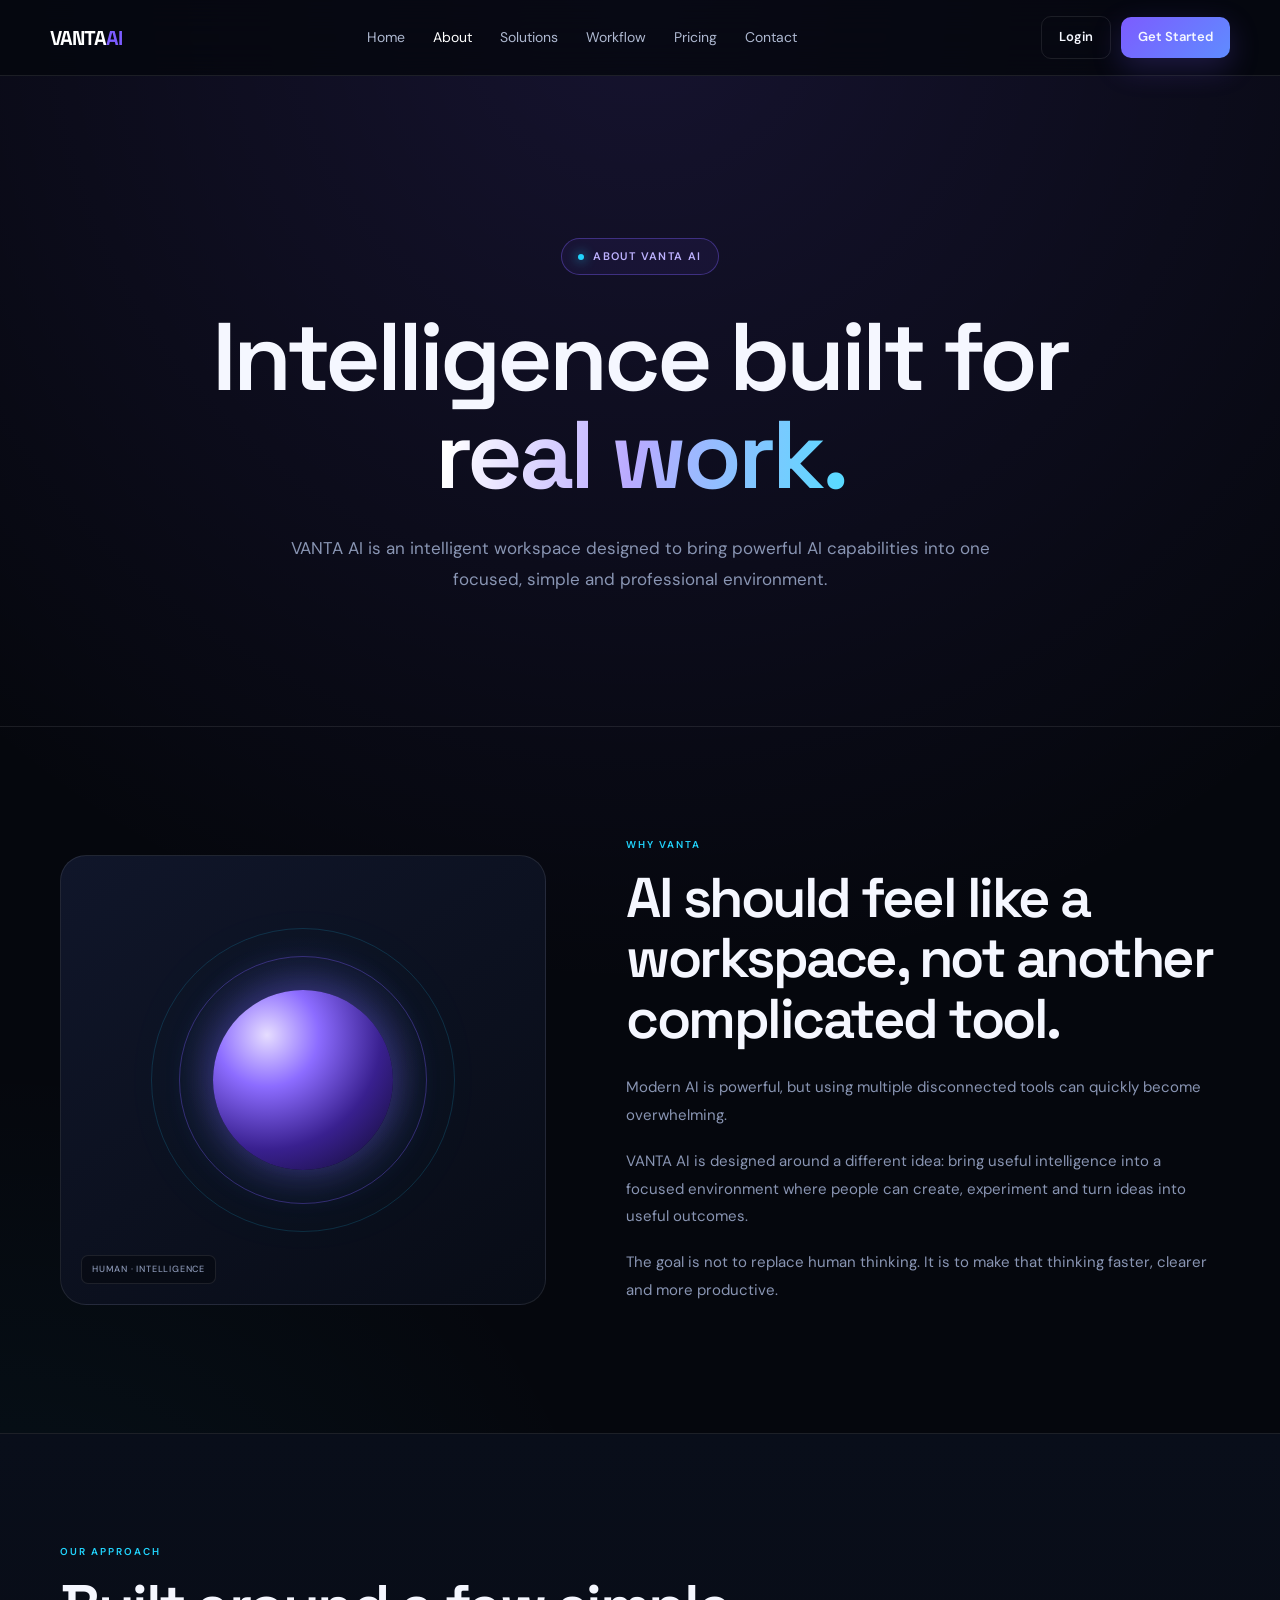
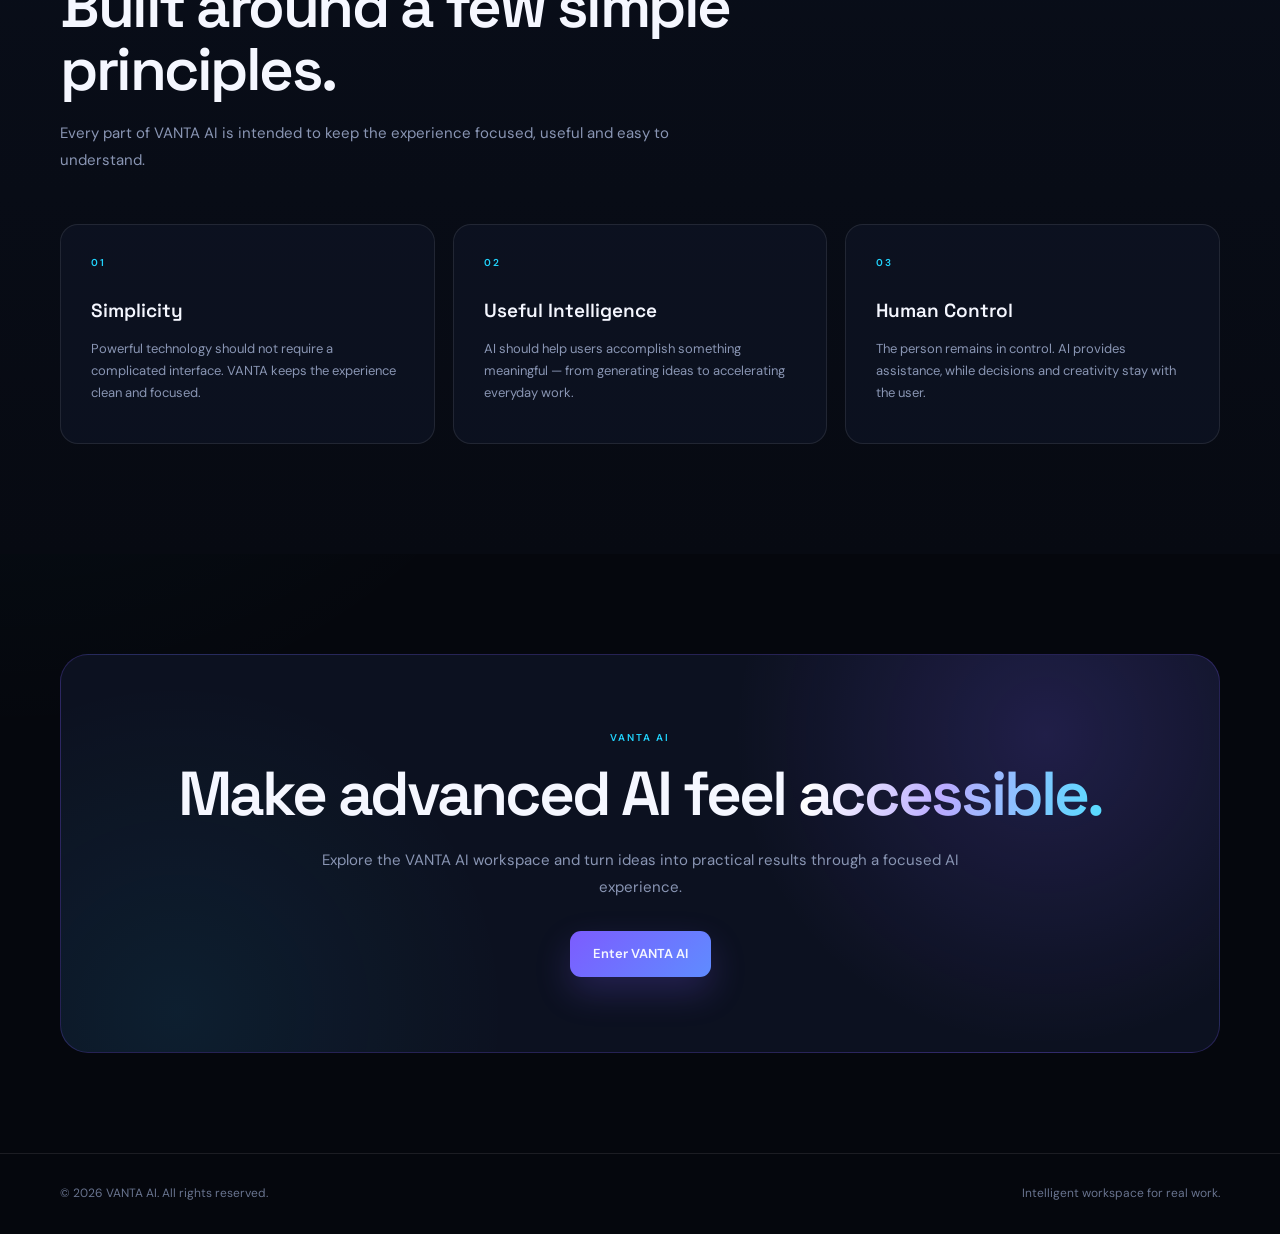
==== commit 9050c4b4: "Update about.html" ====
--- a/about.html
+++ b/about.html
@@ -6,19 +6,37 @@
 
   <title>About — VANTA AI</title>
 
+  <!-- VANTA FONTS -->
+  <link rel="preconnect" href="https://fonts.googleapis.com">
+  <link rel="preconnect" href="https://fonts.gstatic.com" crossorigin>
+
+  <link
+    href="https://fonts.googleapis.com/css2?family=DM+Sans:wght@400;500;600;700&family=Space+Grotesk:wght@400;500;600;700&display=swap"
+    rel="stylesheet"
+  />
+
   <style>
+
     :root {
       --bg: #05070d;
       --bg-soft: #0b1020;
       --card: #0d1424;
       --card-2: #11182b;
+
       --text: #f5f7ff;
       --muted: #8995b3;
+
       --line: rgba(255,255,255,.09);
+
       --violet: #7c5cff;
       --cyan: #21d4fd;
       --blue: #5f8cff;
     }
+
+
+    /* ============================================================
+       RESET
+       ============================================================ */
 
     * {
       margin: 0;
@@ -26,539 +44,1184 @@
       box-sizing: border-box;
     }
 
+
     html {
       scroll-behavior: smooth;
     }
 
+
     body {
       background:
-        radial-gradient(circle at 50% 0%, rgba(124,92,255,.16), transparent 34%),
-        radial-gradient(circle at 0% 60%, rgba(33,212,253,.07), transparent 30%),
+        radial-gradient(
+          circle at 50% 0%,
+          rgba(124,92,255,.14),
+          transparent 34%
+        ),
+        radial-gradient(
+          circle at 0% 60%,
+          rgba(33,212,253,.06),
+          transparent 30%
+        ),
         var(--bg);
+
       color: var(--text);
-      font-family: Inter, Arial, sans-serif;
+
+      font-family: "DM Sans", sans-serif;
+
       line-height: 1.6;
+
       overflow-x: hidden;
     }
+
 
     a {
       color: inherit;
       text-decoration: none;
     }
 
-    /* ================= HEADER ================= */
+
+    /* ============================================================
+       HEADER
+       ============================================================ */
 
     .header {
       position: sticky;
+
       top: 0;
+
       z-index: 100;
+
       height: 76px;
-      border-bottom: 1px solid var(--line);
-      background: rgba(5,7,13,.78);
-      backdrop-filter: blur(18px);
-    }
+
+      border-bottom:
+        1px solid var(--line);
+
+      background:
+        rgba(5,7,13,.78);
+
+      backdrop-filter:
+        blur(18px);
+    }
+
 
     .nav {
-      max-width: 1240px;
+      width:
+        min(1180px, calc(100% - 40px));
+
       height: 100%;
+
       margin: auto;
-      padding: 0 28px;
+
       display: flex;
+
       align-items: center;
+
       justify-content: space-between;
     }
 
+
+    /* ============================================================
+       LOGO
+       ============================================================ */
+
     .logo {
-      font-size: 22px;
-      font-weight: 900;
-      letter-spacing: -.7px;
-    }
+      font-family:
+        "Space Grotesk",
+        sans-serif;
+
+      font-size: 20px;
+
+      font-weight: 700;
+
+      letter-spacing: -1px;
+
+      color: #ffffff;
+    }
+
 
     .logo span {
-      color: var(--cyan);
-    }
+      color:
+        var(--violet);
+    }
+
+
+    /* ============================================================
+       NAVIGATION
+       ============================================================ */
 
     .nav-links {
       display: flex;
+
       align-items: center;
+
       gap: 28px;
     }
+
 
     .nav-links a {
       color: #aeb8d0;
+
+      font-family:
+        "DM Sans",
+        sans-serif;
+
       font-size: 14px;
-      font-weight: 600;
-      transition: .25s;
-    }
+
+      font-weight: 400;
+
+      transition:
+        color .25s ease;
+    }
+
 
     .nav-links a:hover,
     .nav-links a.active {
-      color: white;
-    }
+      color: #ffffff;
+    }
+
+
+    /* ============================================================
+       HEADER BUTTONS
+       ============================================================ */
 
     .nav-actions {
       display: flex;
+
+      align-items: center;
+
       gap: 10px;
-      align-items: center;
-    }
+    }
+
 
     .btn-small {
-      padding: 10px 17px;
+      padding:
+        10px 17px;
+
+      border:
+        1px solid var(--line);
+
       border-radius: 10px;
-      border: 1px solid var(--line);
+
+      font-family:
+        "DM Sans",
+        sans-serif;
+
       font-size: 13px;
-      font-weight: 700;
-      transition: .25s;
-    }
+
+      font-weight: 600;
+
+      transition:
+        .25s ease;
+    }
+
 
     .btn-small:hover {
-      border-color: rgba(124,92,255,.6);
-      transform: translateY(-1px);
-    }
+      border-color:
+        rgba(124,92,255,.6);
+
+      transform:
+        translateY(-1px);
+    }
+
 
     .btn-primary {
-      background: linear-gradient(135deg, var(--violet), var(--blue));
       border: none;
-      box-shadow: 0 10px 30px rgba(124,92,255,.25);
-    }
-
-    /* ================= HERO ================= */
+
+      background:
+        linear-gradient(
+          135deg,
+          var(--violet),
+          var(--blue)
+        );
+
+      box-shadow:
+        0 10px 30px
+        rgba(124,92,255,.22);
+    }
+
+
+    /* ============================================================
+       HERO
+       ============================================================ */
 
     .hero {
       min-height: 650px;
-      max-width: 1200px;
+
+      width:
+        min(1200px, calc(100% - 40px));
+
       margin: auto;
-      padding: 130px 28px 100px;
+
+      padding:
+        130px 20px 100px;
+
       text-align: center;
+
       display: flex;
+
       flex-direction: column;
+
       align-items: center;
+
       justify-content: center;
     }
+
+
+    /* ============================================================
+       EYEBROW
+       ============================================================ */
 
     .eyebrow {
       display: inline-flex;
+
       align-items: center;
+
       gap: 9px;
-      padding: 10px 17px;
+
+      padding:
+        9px 16px;
+
+      border:
+        1px solid
+        rgba(124,92,255,.38);
+
       border-radius: 999px;
-      border: 1px solid rgba(124,92,255,.45);
-      background: rgba(124,92,255,.08);
-      color: #c7bbff;
-      font-size: 12px;
-      font-weight: 800;
-      letter-spacing: 1px;
-      text-transform: uppercase;
-    }
+
+      background:
+        rgba(124,92,255,.07);
+
+      color:
+        #bdb2ff;
+
+      font-family:
+        "DM Sans",
+        sans-serif;
+
+      font-size: 11px;
+
+      font-weight: 600;
+
+      letter-spacing: 1.4px;
+
+      text-transform:
+        uppercase;
+    }
+
 
     .dot {
-      width: 7px;
-      height: 7px;
+      width: 6px;
+
+      height: 6px;
+
       border-radius: 50%;
-      background: var(--cyan);
-      box-shadow: 0 0 14px var(--cyan);
-    }
+
+      background:
+        var(--cyan);
+
+      box-shadow:
+        0 0 12px
+        var(--cyan);
+    }
+
+
+    /* ============================================================
+       HERO HEADING
+       ============================================================ */
 
     .hero h1 {
-      max-width: 1000px;
-      margin-top: 35px;
-      font-size: clamp(54px, 8vw, 104px);
-      line-height: .98;
-      letter-spacing: -5px;
-      font-weight: 900;
-    }
+      max-width: 950px;
+
+      margin-top: 34px;
+
+      font-family:
+        "Space Grotesk",
+        sans-serif;
+
+      font-size:
+        clamp(52px, 7.5vw, 96px);
+
+      line-height:
+        1.02;
+
+      letter-spacing:
+        -4px;
+
+      font-weight:
+        600;
+    }
+
 
     .gradient-text {
-      background: linear-gradient(
-        100deg,
-        #fff 5%,
-        #bbaaff 48%,
-        #58dfff 100%
-      );
-      -webkit-background-clip: text;
-      background-clip: text;
-      color: transparent;
-    }
+      background:
+        linear-gradient(
+          100deg,
+          #ffffff 5%,
+          #b9aaff 48%,
+          #55dcff 100%
+        );
+
+      -webkit-background-clip:
+        text;
+
+      background-clip:
+        text;
+
+      color:
+        transparent;
+    }
+
+
+    /* ============================================================
+       HERO TEXT
+       ============================================================ */
 
     .hero p {
-      max-width: 760px;
-      margin-top: 32px;
-      color: var(--muted);
-      font-size: 18px;
+      max-width: 700px;
+
+      margin-top: 28px;
+
+      color:
+        var(--muted);
+
+      font-family:
+        "DM Sans",
+        sans-serif;
+
+      font-size: 17px;
+
+      font-weight: 400;
+
       line-height: 1.8;
     }
 
-    /* ================= MAIN ================= */
+
+    /* ============================================================
+       GENERAL SECTION
+       ============================================================ */
 
     .section {
-      border-top: 1px solid var(--line);
-      padding: 110px 28px;
-    }
+      border-top:
+        1px solid var(--line);
+
+      padding:
+        110px 20px;
+    }
+
 
     .container {
-      max-width: 1160px;
+      width:
+        min(1160px, 100%);
+
       margin: auto;
     }
+
 
     .section-grid {
       display: grid;
-      grid-template-columns: .9fr 1.1fr;
-      gap: 90px;
+
+      grid-template-columns:
+        .9fr 1.1fr;
+
+      gap: 80px;
+
+      align-items:
+        center;
+    }
+
+
+    /* ============================================================
+       VISUAL CARD
+       ============================================================ */
+
+    .visual-card {
+      min-height: 450px;
+
+      border:
+        1px solid var(--line);
+
+      border-radius: 26px;
+
+      background:
+        radial-gradient(
+          circle at 50% 45%,
+          rgba(124,92,255,.20),
+          transparent 35%
+        ),
+        linear-gradient(
+          145deg,
+          #10162a,
+          #080c16
+        );
+
+      display: flex;
+
       align-items: center;
-    }
-
-    /* ================= VISUAL ================= */
-
-    .visual-card {
-      min-height: 470px;
-      border: 1px solid var(--line);
-      border-radius: 28px;
+
+      justify-content: center;
+
+      position: relative;
+
+      overflow: hidden;
+    }
+
+
+    .orb {
+      width: 180px;
+
+      height: 180px;
+
+      border-radius: 50%;
+
       background:
-        radial-gradient(circle at 50% 45%, rgba(124,92,255,.22), transparent 35%),
-        linear-gradient(145deg, #10162a, #080c16);
-      display: flex;
-      align-items: center;
-      justify-content: center;
-      position: relative;
-      overflow: hidden;
-    }
-
-    .orb {
-      width: 190px;
-      height: 190px;
-      border-radius: 50%;
-      background:
-        radial-gradient(circle at 30% 25%, #e6ddff, #8c6cff 28%, #39208f 62%, #0d0926);
+        radial-gradient(
+          circle at 30% 25%,
+          #e6ddff,
+          #8c6cff 28%,
+          #39208f 62%,
+          #0d0926
+        );
+
       box-shadow:
-        0 0 45px rgba(124,92,255,.5),
-        0 0 100px rgba(33,212,253,.13);
-      position: relative;
-    }
+        0 0 45px
+        rgba(124,92,255,.45),
+
+        0 0 100px
+        rgba(33,212,253,.12);
+
+      position:
+        relative;
+    }
+
 
     .orb::before,
     .orb::after {
       content: "";
+
       position: absolute;
-      inset: -35px;
-      border: 1px solid rgba(124,92,255,.4);
+
+      inset: -34px;
+
+      border:
+        1px solid
+        rgba(124,92,255,.35);
+
       border-radius: 50%;
     }
 
+
     .orb::after {
-      inset: -65px;
-      border-color: rgba(33,212,253,.18);
-    }
+      inset: -62px;
+
+      border-color:
+        rgba(33,212,253,.16);
+    }
+
 
     .visual-label {
       position: absolute;
-      bottom: 22px;
-      left: 22px;
-      padding: 7px 10px;
+
+      bottom: 20px;
+
+      left: 20px;
+
+      padding:
+        6px 10px;
+
+      border:
+        1px solid var(--line);
+
       border-radius: 7px;
-      background: rgba(0,0,0,.35);
-      border: 1px solid var(--line);
-      color: #aeb8d0;
+
+      background:
+        rgba(0,0,0,.30);
+
+      color:
+        #8995b3;
+
+      font-family:
+        "DM Sans",
+        sans-serif;
+
       font-size: 9px;
+
+      font-weight: 500;
+
       letter-spacing: .8px;
-      text-transform: uppercase;
-    }
-
-    /* ================= TEXT ================= */
+
+      text-transform:
+        uppercase;
+    }
+
+
+    /* ============================================================
+       CONTENT
+       ============================================================ */
 
     .section-label {
-      color: var(--cyan);
+      color:
+        var(--cyan);
+
+      font-family:
+        "DM Sans",
+        sans-serif;
+
       font-size: 10px;
-      font-weight: 900;
+
+      font-weight: 600;
+
       letter-spacing: 2px;
-      text-transform: uppercase;
-      margin-bottom: 15px;
-    }
+
+      text-transform:
+        uppercase;
+
+      margin-bottom:
+        15px;
+    }
+
 
     .content h2 {
-      font-size: clamp(36px, 5vw, 58px);
-      line-height: 1.05;
-      letter-spacing: -2.5px;
-      margin-bottom: 25px;
-    }
+      font-family:
+        "Space Grotesk",
+        sans-serif;
+
+      font-size:
+        clamp(36px, 5vw, 56px);
+
+      line-height:
+        1.08;
+
+      letter-spacing:
+        -2.5px;
+
+      font-weight:
+        600;
+
+      margin-bottom:
+        25px;
+    }
+
 
     .content p {
-      color: var(--muted);
-      font-size: 15px;
-      line-height: 1.85;
-      margin-bottom: 18px;
-    }
-
-    /* ================= PRINCIPLES ================= */
+      color:
+        var(--muted);
+
+      font-family:
+        "DM Sans",
+        sans-serif;
+
+      font-size:
+        15px;
+
+      font-weight:
+        400;
+
+      line-height:
+        1.85;
+
+      margin-bottom:
+        18px;
+    }
+
+
+    /* ============================================================
+       PRINCIPLES
+       ============================================================ */
 
     .principles {
-      background: linear-gradient(
-        180deg,
-        #090e1a,
-        #070a12
-      );
-    }
+      background:
+        linear-gradient(
+          180deg,
+          #090e1a,
+          #070a12
+        );
+    }
+
 
     .section-heading {
-      max-width: 700px;
-      margin-bottom: 55px;
-    }
+      max-width:
+        700px;
+
+      margin-bottom:
+        50px;
+    }
+
 
     .section-heading h2 {
-      font-size: clamp(38px, 5vw, 62px);
-      line-height: 1.05;
-      letter-spacing: -2.5px;
-      margin-bottom: 18px;
-    }
+      font-family:
+        "Space Grotesk",
+        sans-serif;
+
+      font-size:
+        clamp(38px, 5vw, 60px);
+
+      line-height:
+        1.06;
+
+      letter-spacing:
+        -2.5px;
+
+      font-weight:
+        600;
+
+      margin-bottom:
+        18px;
+    }
+
 
     .section-heading p {
-      color: var(--muted);
-      max-width: 620px;
-    }
+      max-width:
+        620px;
+
+      color:
+        var(--muted);
+
+      font-family:
+        "DM Sans",
+        sans-serif;
+
+      font-size:
+        15px;
+
+      font-weight:
+        400;
+
+      line-height:
+        1.8;
+    }
+
 
     .principle-grid {
       display: grid;
-      grid-template-columns: repeat(3, 1fr);
-      gap: 18px;
-    }
+
+      grid-template-columns:
+        repeat(3, 1fr);
+
+      gap:
+        18px;
+    }
+
 
     .principle {
-      padding: 30px;
-      min-height: 220px;
-      border: 1px solid var(--line);
-      border-radius: 18px;
-      background: rgba(14,20,36,.75);
-      transition: .3s;
-    }
+      min-height:
+        220px;
+
+      padding:
+        30px;
+
+      border:
+        1px solid var(--line);
+
+      border-radius:
+        18px;
+
+      background:
+        rgba(14,20,36,.72);
+
+      transition:
+        .3s ease;
+    }
+
 
     .principle:hover {
-      transform: translateY(-5px);
-      border-color: rgba(124,92,255,.45);
-      background: #11182a;
-    }
+      transform:
+        translateY(-5px);
+
+      border-color:
+        rgba(124,92,255,.40);
+
+      background:
+        #11182a;
+    }
+
 
     .number {
-      color: var(--cyan);
-      font-size: 10px;
-      font-weight: 900;
-      letter-spacing: 2px;
-      margin-bottom: 25px;
-    }
+      color:
+        var(--cyan);
+
+      font-family:
+        "DM Sans",
+        sans-serif;
+
+      font-size:
+        10px;
+
+      font-weight:
+        600;
+
+      letter-spacing:
+        2px;
+
+      margin-bottom:
+        25px;
+    }
+
 
     .principle h3 {
-      font-size: 19px;
-      margin-bottom: 12px;
-    }
+      font-family:
+        "Space Grotesk",
+        sans-serif;
+
+      font-size:
+        19px;
+
+      font-weight:
+        600;
+
+      margin-bottom:
+        12px;
+    }
+
 
     .principle p {
-      color: var(--muted);
-      font-size: 13px;
-      line-height: 1.7;
-    }
-
-    /* ================= CTA ================= */
+      color:
+        var(--muted);
+
+      font-family:
+        "DM Sans",
+        sans-serif;
+
+      font-size:
+        13px;
+
+      font-weight:
+        400;
+
+      line-height:
+        1.7;
+    }
+
+
+    /* ============================================================
+       CTA
+       ============================================================ */
 
     .cta {
-      padding: 100px 28px;
-    }
+      padding:
+        100px 20px;
+    }
+
 
     .cta-box {
-      max-width: 1160px;
-      margin: auto;
-      padding: 75px 60px;
-      border: 1px solid rgba(124,92,255,.25);
-      border-radius: 28px;
+      width:
+        min(1160px, 100%);
+
+      margin:
+        auto;
+
+      padding:
+        75px 50px;
+
+      border:
+        1px solid
+        rgba(124,92,255,.23);
+
+      border-radius:
+        28px;
+
       background:
-        radial-gradient(circle at 85% 20%, rgba(124,92,255,.2), transparent 30%),
-        radial-gradient(circle at 10% 90%, rgba(33,212,253,.08), transparent 30%),
+        radial-gradient(
+          circle at 85% 20%,
+          rgba(124,92,255,.18),
+          transparent 30%
+        ),
+        radial-gradient(
+          circle at 10% 90%,
+          rgba(33,212,253,.07),
+          transparent 30%
+        ),
         #0c1120;
-      text-align: center;
-    }
+
+      text-align:
+        center;
+    }
+
 
     .cta-box h2 {
-      font-size: clamp(38px, 5vw, 65px);
-      line-height: 1.05;
-      letter-spacing: -3px;
-      margin-bottom: 20px;
-    }
+      font-family:
+        "Space Grotesk",
+        sans-serif;
+
+      font-size:
+        clamp(38px, 5vw, 62px);
+
+      line-height:
+        1.06;
+
+      letter-spacing:
+        -3px;
+
+      font-weight:
+        600;
+
+      margin-bottom:
+        20px;
+    }
+
 
     .cta-box p {
-      max-width: 650px;
-      margin: auto;
-      color: var(--muted);
-    }
+      max-width:
+        650px;
+
+      margin:
+        auto;
+
+      color:
+        var(--muted);
+
+      font-family:
+        "DM Sans",
+        sans-serif;
+
+      font-size:
+        15px;
+
+      font-weight:
+        400;
+
+      line-height:
+        1.8;
+    }
+
 
     .cta-btn {
-      display: inline-block;
-      margin-top: 30px;
-      padding: 14px 24px;
-      border-radius: 12px;
-      background: linear-gradient(135deg, var(--violet), var(--blue));
-      font-weight: 800;
-      box-shadow: 0 15px 35px rgba(124,92,255,.25);
-      transition: .25s;
-    }
+      display:
+        inline-block;
+
+      margin-top:
+        30px;
+
+      padding:
+        13px 23px;
+
+      border-radius:
+        11px;
+
+      background:
+        linear-gradient(
+          135deg,
+          var(--violet),
+          var(--blue)
+        );
+
+      font-family:
+        "DM Sans",
+        sans-serif;
+
+      font-size:
+        13px;
+
+      font-weight:
+        600;
+
+      box-shadow:
+        0 15px 35px
+        rgba(124,92,255,.22);
+
+      transition:
+        .25s ease;
+    }
+
 
     .cta-btn:hover {
-      transform: translateY(-3px);
-    }
-
-    /* ================= FOOTER ================= */
+      transform:
+        translateY(-3px);
+    }
+
+
+    /* ============================================================
+       FOOTER
+       ============================================================ */
 
     footer {
-      border-top: 1px solid var(--line);
-      padding: 30px 28px;
-    }
+      border-top:
+        1px solid var(--line);
+
+      padding:
+        30px 20px;
+    }
+
 
     .footer-inner {
-      max-width: 1160px;
-      margin: auto;
-      display: flex;
-      justify-content: space-between;
-      gap: 20px;
-      color: #68738e;
-      font-size: 12px;
-    }
-
-    /* ================= RESPONSIVE ================= */
+      width:
+        min(1160px, 100%);
+
+      margin:
+        auto;
+
+      display:
+        flex;
+
+      justify-content:
+        space-between;
+
+      gap:
+        20px;
+
+      color:
+        #68738e;
+
+      font-family:
+        "DM Sans",
+        sans-serif;
+
+      font-size:
+        12px;
+
+      font-weight:
+        400;
+    }
+
+
+    /* ============================================================
+       RESPONSIVE
+       ============================================================ */
 
     @media (max-width: 850px) {
 
       .nav-links {
-        display: none;
+        display:
+          none;
       }
 
+
       .section-grid {
-        grid-template-columns: 1fr;
-        gap: 45px;
+        grid-template-columns:
+          1fr;
+
+        gap:
+          45px;
       }
 
+
       .principle-grid {
-        grid-template-columns: 1fr;
+        grid-template-columns:
+          1fr;
       }
 
+
       .visual-card {
-        min-height: 360px;
+        min-height:
+          360px;
       }
 
+
       .hero h1 {
-        letter-spacing: -3px;
+        letter-spacing:
+          -3px;
       }
 
+
       .cta-box {
-        padding: 55px 25px;
+        padding:
+          55px 25px;
       }
     }
 
+
     @media (max-width: 560px) {
 
       .nav {
-        padding: 0 18px;
+        width:
+          calc(100% - 28px);
       }
 
+
       .nav-actions .login-btn {
-        display: none;
+        display:
+          none;
       }
 
+
       .hero {
-        padding: 100px 20px 80px;
-        min-height: 570px;
+        padding:
+          100px 15px 80px;
+
+        min-height:
+          570px;
       }
 
+
       .hero h1 {
-        font-size: 48px;
+        font-size:
+          48px;
+
+        letter-spacing:
+          -2px;
       }
 
+
       .hero p {
-        font-size: 15px;
+        font-size:
+          15px;
       }
 
+
       .section {
-        padding: 75px 20px;
+        padding:
+          75px 15px;
       }
+
 
       .content h2,
       .section-heading h2 {
-        font-size: 40px;
+        font-size:
+          40px;
+
+        letter-spacing:
+          -1.8px;
       }
 
+
       .footer-inner {
-        flex-direction: column;
+        flex-direction:
+          column;
       }
     }
+
   </style>
 </head>
 
+
 <body>
 
-  <!-- HEADER -->
+
+  <!-- ============================================================
+       HEADER
+       ============================================================ -->
+
   <header class="header">
+
     <nav class="nav">
 
-      <a href="index.html" class="logo">
+      <a
+        href="index.html"
+        class="logo"
+      >
         VANTA<span>AI</span>
       </a>
 
+
       <div class="nav-links">
-        <a href="index.html">Home</a>
-        <a href="about.html" class="active">About</a>
-        <a href="solutions.html">Solutions</a>
-        <a href="workflow.html">Workflow</a>
-        <a href="pricing.html">Pricing</a>
-        <a href="contact.html">Contact</a>
+
+        <a href="index.html">
+          Home
+        </a>
+
+        <a
+          href="about.html"
+          class="active"
+        >
+          About
+        </a>
+
+        <a href="solutions.html">
+          Solutions
+        </a>
+
+        <a href="workflow.html">
+          Workflow
+        </a>
+
+        <a href="pricing.html">
+          Pricing
+        </a>
+
+        <a href="contact.html">
+          Contact
+        </a>
+
       </div>
 
+
       <div class="nav-actions">
-        <a href="login.html" class="btn-small login-btn">
+
+        <a
+          href="login.html"
+          class="btn-small login-btn"
+        >
           Login
         </a>
 
-        <a href="login.html" class="btn-small btn-primary">
+
+        <a
+          href="login.html"
+          class="btn-small btn-primary"
+        >
           Get Started
         </a>
+
       </div>
 
     </nav>
+
   </header>
 
 
-  <!-- HERO -->
+  <!-- ============================================================
+       MAIN
+       ============================================================ -->
+
   <main>
 
+
+    <!-- ==========================================================
+         HERO
+         ========================================================== -->
+
     <section class="hero">
 
       <div class="eyebrow">
+
         <span class="dot"></span>
+
         About VANTA AI
+
       </div>
 
+
       <h1>
+
         Intelligence built for
+
         <span class="gradient-text">
           real work.
         </span>
+
       </h1>
 
+
       <p>
+
         VANTA AI is an intelligent workspace designed to bring
         powerful AI capabilities into one focused, simple and
         professional environment.
+
       </p>
 
     </section>
 
 
-    <!-- WHY VANTA -->
+
+    <!-- ==========================================================
+         WHY VANTA
+         ========================================================== -->
+
     <section class="section">
 
       <div class="container section-grid">
 
+
         <div class="visual-card">
+
           <div class="orb"></div>
+
 
           <div class="visual-label">
             Human · Intelligence
           </div>
+
         </div>
+
 
 
         <div class="content">
@@ -567,27 +1230,39 @@
             Why VANTA
           </div>
 
+
           <h2>
+
             AI should feel like a workspace,
             not another complicated tool.
+
           </h2>
 
+
           <p>
+
             Modern AI is powerful, but using multiple disconnected
             tools can quickly become overwhelming.
+
           </p>
 
+
           <p>
+
             VANTA AI is designed around a different idea:
             bring useful intelligence into a focused environment
             where people can create, experiment and turn ideas
             into useful outcomes.
+
           </p>
 
+
           <p>
+
             The goal is not to replace human thinking.
             It is to make that thinking faster, clearer and
             more productive.
+
           </p>
 
         </div>
@@ -597,10 +1272,15 @@
     </section>
 
 
-    <!-- PRINCIPLES -->
+
+    <!-- ==========================================================
+         PRINCIPLES
+         ========================================================== -->
+
     <section class="section principles">
 
       <div class="container">
+
 
         <div class="section-heading">
 
@@ -608,62 +1288,95 @@
             Our Approach
           </div>
 
+
           <h2>
             Built around a few simple principles.
           </h2>
 
+
           <p>
+
             Every part of VANTA AI is intended to keep the
             experience focused, useful and easy to understand.
+
           </p>
 
         </div>
 
 
+
         <div class="principle-grid">
 
+
           <article class="principle">
 
-            <div class="number">01</div>
-
-            <h3>Simplicity</h3>
+            <div class="number">
+              01
+            </div>
+
+
+            <h3>
+              Simplicity
+            </h3>
+
 
             <p>
+
               Powerful technology should not require a
               complicated interface. VANTA keeps the experience
               clean and focused.
+
             </p>
 
           </article>
 
 
+
           <article class="principle">
 
-            <div class="number">02</div>
-
-            <h3>Useful Intelligence</h3>
+            <div class="number">
+              02
+            </div>
+
+
+            <h3>
+              Useful Intelligence
+            </h3>
+
 
             <p>
+
               AI should help users accomplish something meaningful —
               from generating ideas to accelerating everyday work.
+
             </p>
 
           </article>
 
 
+
           <article class="principle">
 
-            <div class="number">03</div>
-
-            <h3>Human Control</h3>
+            <div class="number">
+              03
+            </div>
+
+
+            <h3>
+              Human Control
+            </h3>
+
 
             <p>
+
               The person remains in control. AI provides assistance,
               while decisions and creativity stay with the user.
+
             </p>
 
           </article>
 
+
         </div>
 
       </div>
@@ -671,7 +1384,11 @@
     </section>
 
 
-    <!-- CTA -->
+
+    <!-- ==========================================================
+         CTA
+         ========================================================== -->
+
     <section class="cta">
 
       <div class="cta-box">
@@ -680,19 +1397,30 @@
           VANTA AI
         </div>
 
+
         <h2>
+
           Make advanced AI feel
+
           <span class="gradient-text">
             accessible.
           </span>
+
         </h2>
 
+
         <p>
+
           Explore the VANTA AI workspace and turn ideas into
           practical results through a focused AI experience.
+
         </p>
 
-        <a href="login.html" class="cta-btn">
+
+        <a
+          href="login.html"
+          class="cta-btn"
+        >
           Enter VANTA AI
         </a>
 
@@ -703,7 +1431,11 @@
   </main>
 
 
-  <!-- FOOTER -->
+
+  <!-- ============================================================
+       FOOTER
+       ============================================================ -->
+
   <footer>
 
     <div class="footer-inner">
@@ -712,6 +1444,7 @@
         © 2026 VANTA AI. All rights reserved.
       </div>
 
+
       <div>
         Intelligent workspace for real work.
       </div>
@@ -720,5 +1453,6 @@
 
   </footer>
 
+
 </body>
 </html>
